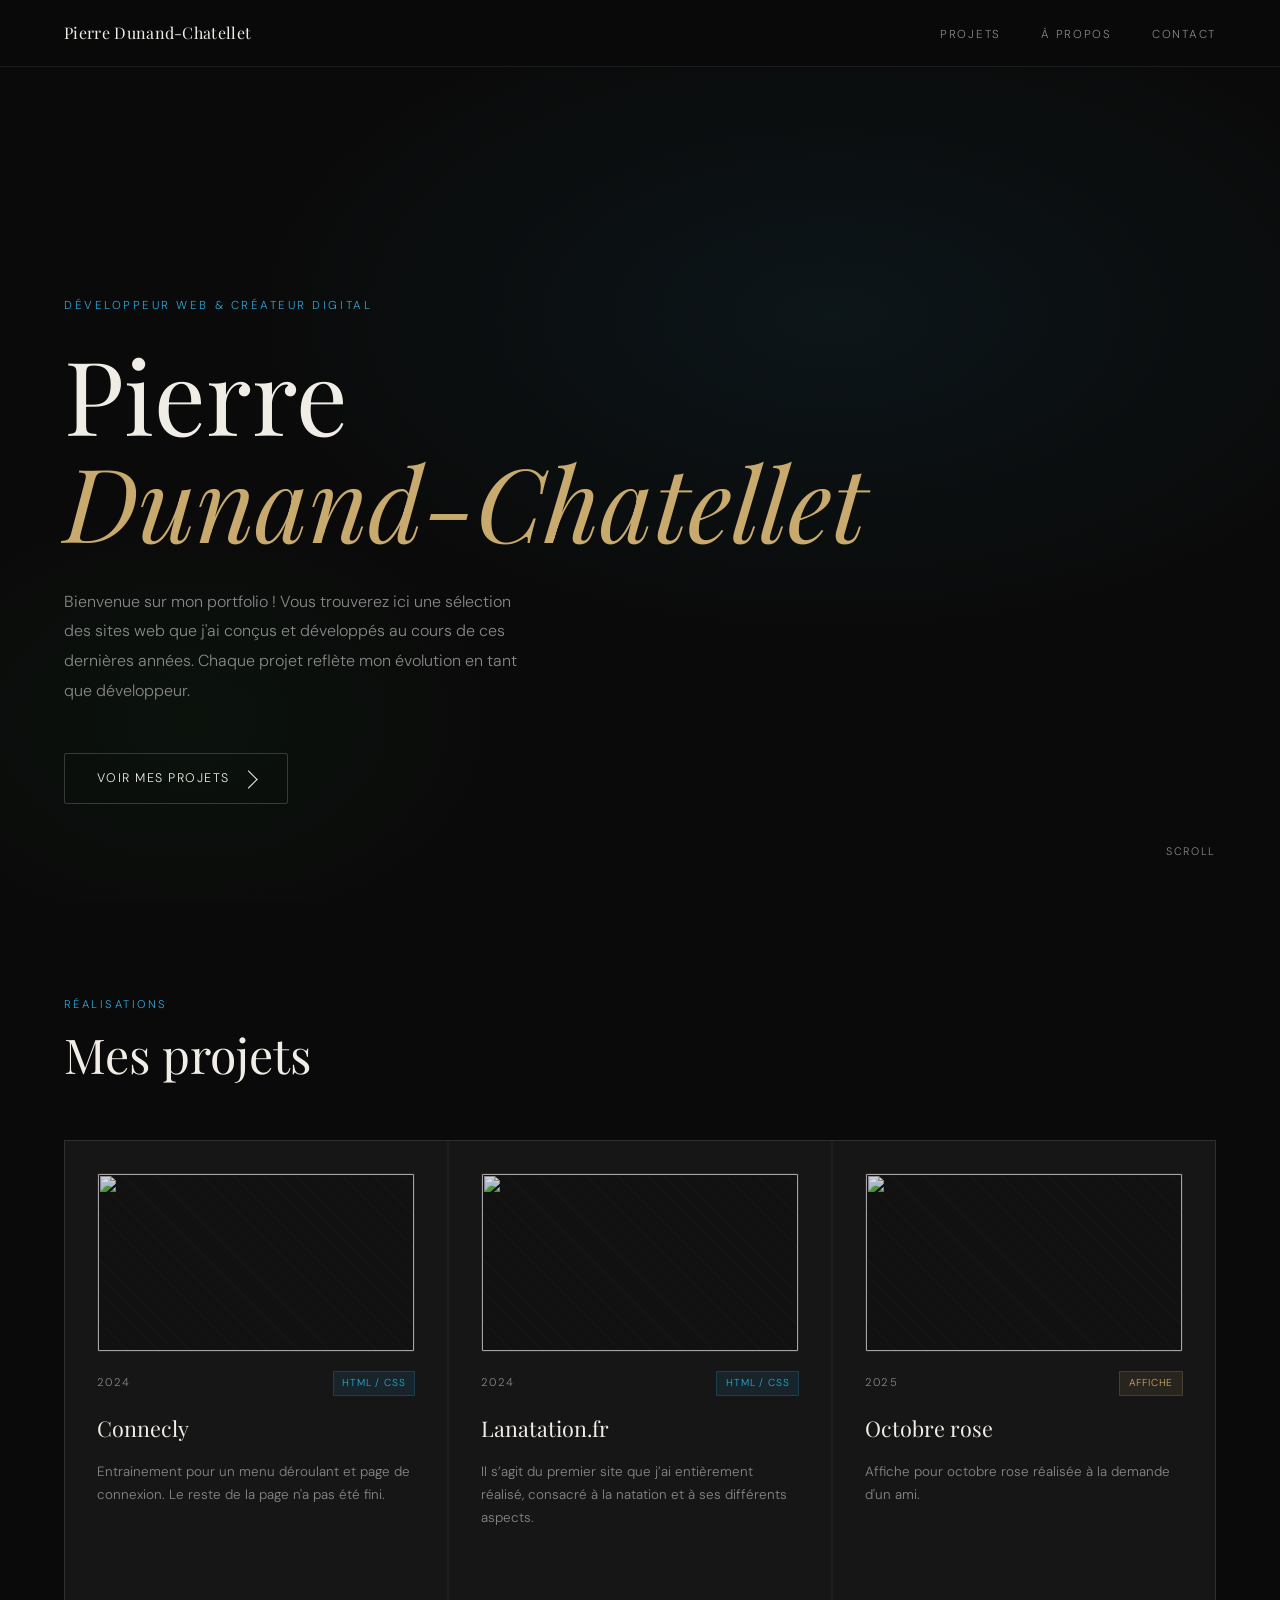
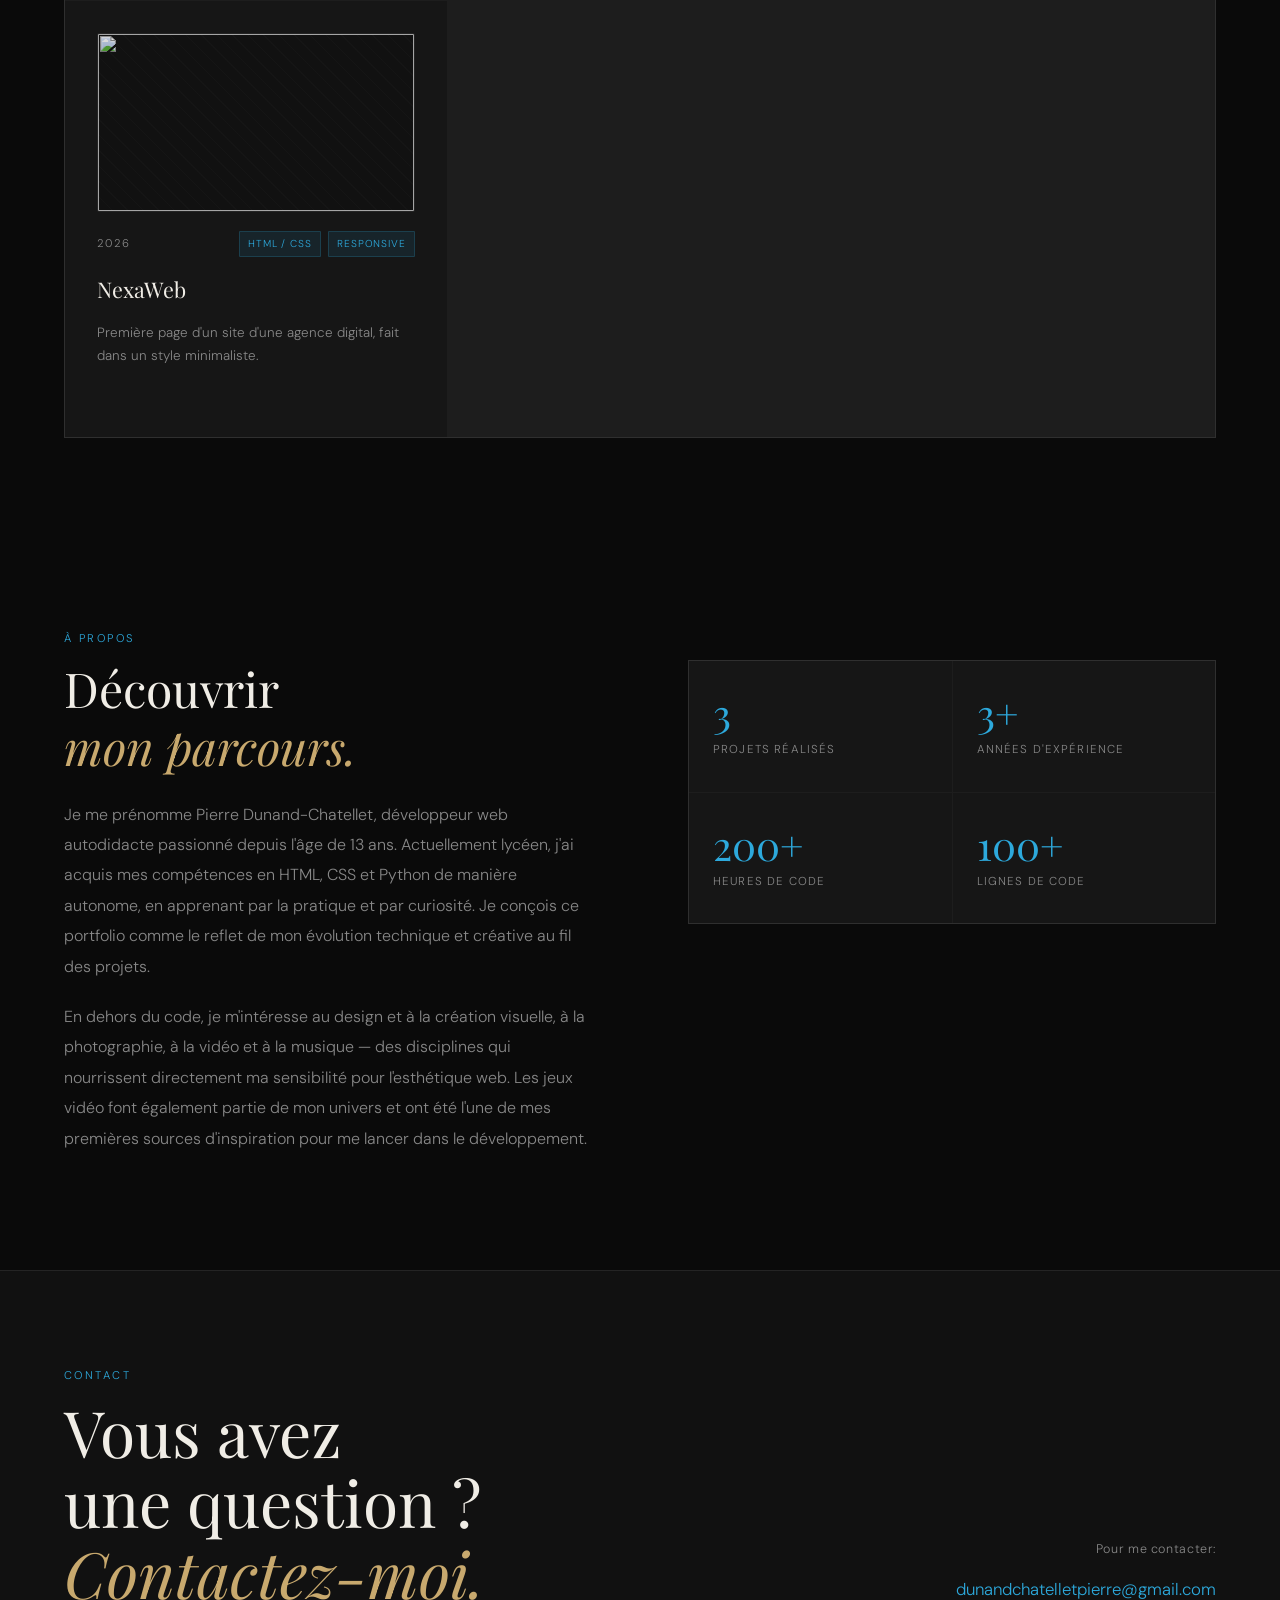
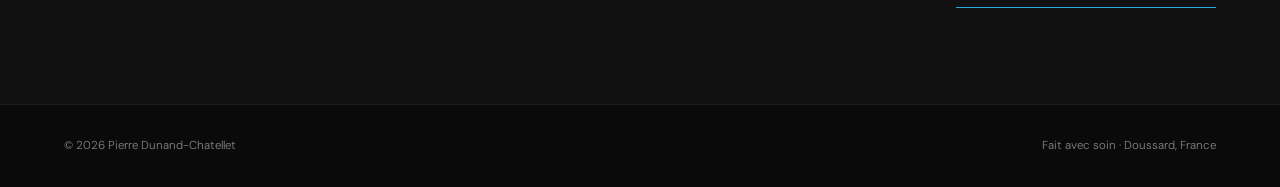
==== index.html @ 22fa949f "Add files via upload" ====
<!DOCTYPE html>
<html lang="fr">
<head>
  <meta charset="UTF-8">
  <meta name="viewport" content="width=device-width, initial-scale=1.0">

  <!-- ===== SEO DE BASE ===== -->
  <title>Pierre Dunand-Chatellet — Développeur Web & Créateur Digital</title>
  <meta name="description" content="Portfolio de Pierre Dunand-Chatellet, développeur web autodidacte passionné depuis l'âge de 13 ans. Projets en HTML, CSS, design et création visuelle.">
  <meta name="keywords" content="développeur web, portfolio, HTML, CSS, Pierre Dunand-Chatellet, création digitale, design web">
  <meta name="author" content="Pierre Dunand-Chatellet">
  <meta name="robots" content="index, follow">

  <!-- ===== URL CANONIQUE ===== -->
  <link rel="canonical" href="https://bysowi.github.io/Portfolio/">

  <!-- ===== OPEN GRAPH (réseaux sociaux / LinkedIn / WhatsApp) ===== -->
  <meta property="og:type" content="website">
  <meta property="og:url" content="https://bysowi.github.io/Portfolio/">
  <meta property="og:title" content="Pierre Dunand-Chatellet — Développeur Web & Créateur Digital">
  <meta property="og:description" content="Portfolio de Pierre Dunand-Chatellet, développeur web autodidacte. Découvrez mes projets en HTML, CSS et design créatif.">
  <meta property="og:image" content="https://bysowi.github.io/Portfolio/image/result_Logo.png">
  <meta property="og:locale" content="fr_FR">
  <meta property="og:site_name" content="Portfolio — Pierre Dunand-Chatellet">

  <!-- ===== TWITTER CARD ===== -->
  <meta name="twitter:card" content="summary_large_image">
  <meta name="twitter:url" content="https://bysowi.github.io/Portfolio/">
  <meta name="twitter:title" content="Pierre Dunand-Chatellet — Développeur Web & Créateur Digital">
  <meta name="twitter:description" content="Portfolio de Pierre Dunand-Chatellet, développeur web autodidacte. Découvrez mes projets en HTML, CSS et design créatif.">
  <meta name="twitter:image" content="https://bysowi.github.io/Portfolio/image/result_Logo.png">

  <!-- ===== FAVICON ===== -->
  <link rel="icon" type="image/png" href="image/result_Logo.png">

  <!-- ===== FONTS ===== -->
  <link href="https://fonts.googleapis.com/css2?family=Playfair+Display:ital,wght@0,400;0,700;1,400&family=DM+Sans:wght@300;400;500&display=swap" rel="stylesheet">

  <!-- ===== STYLES ===== -->
  <link rel="stylesheet" href="index.css">
</head>
<body>

  <!-- NAV -->
  <nav>
    <a class="nav-logo" href="#">Pierre Dunand-Chatellet</a>
    <ul class="nav-links">
      <li><a href="#projects">Projets</a></li>
      <li><a href="#about">À propos</a></li>
      <li><a href="#contact">Contact</a></li>
    </ul>
  </nav>

  <!-- HERO -->
  <section class="hero" id="home">
    <p class="hero-eyebrow">Développeur web &amp; Créateur digital</p>
    <h1 class="hero-title">
      Pierre<br>
      <em>Dunand-Chatellet</em>
    </h1>
    <p class="hero-desc">
      Bienvenue sur mon portfolio ! Vous trouverez ici une sélection des sites web que j'ai conçus et développés au cours de ces dernières années. Chaque projet reflète mon évolution en tant que développeur.
    </p>
    <a class="hero-cta" href="#projects">
      Voir mes projets <span class="arrow-icon"></span>
    </a>
    <div class="scroll-ind">
      <div class="scroll-line"></div>
      <span>Scroll</span>
    </div>
  </section>

  <!-- ============================================
       PROJETS
       ─────────────────────────────────────────
       Pour ajouter un site, copie le bloc
       <article class="proj-card">…</article>
       ci-dessous et modifie :
         • src="..."       → chemin de ta capture d'écran
         • proj-year       → l'année
         • les <span class="tag"> → tes technologies
         • proj-name       → nom du site
         • proj-desc       → description courte
         • href="..."      → URL du site en ligne
       ─────────────────────────────────────────
  ============================================ -->
  <section id="projects">
    <p class="s-label">Réalisations</p>
    <h2 class="s-title">Mes projets</h2>

    <div class="proj-grid">

      <article class="proj-card">
        <div class="proj-thumb">
          <div class="proj-thumb-ph"><img src="conecly/Connecly.png"></div>
        </div>
        <div class="proj-meta">
          <span class="proj-year">2024</span>
          <div class="tags">
            <span class="tag">HTML / CSS</span>
          </div>
        </div>
        <h3 class="proj-name">Connecly</h3>
        <p class="proj-desc">
          Entrainement pour un menu déroulant et page de connexion. Le reste de la page n'a pas été fini.
        </p>
        <a class="proj-link" href="conecly/Conecly.html" target="_blank">
          Voir le projet <span class="arrow-sm"></span>
        </a>
      </article>

      <article class="proj-card">
        <div class="proj-thumb">
          <div class="proj-thumb-ph"><img src="Lanatation.fr/image/Logo ln.png"></div>
        </div>
        <div class="proj-meta">
          <span class="proj-year">2024</span>
          <div class="tags">
            <span class="tag">HTML / CSS</span>
          </div>
        </div>
        <h3 class="proj-name">Lanatation.fr</h3>
        <p class="proj-desc">
          Il s’agit du premier site que j’ai entièrement réalisé, consacré à la natation et à ses différents aspects.
        </p>
        <a class="proj-link" href="Lanatation.fr/index.html" target="_blank">
          Voir le projet <span class="arrow-sm"></span>
        </a>
      </article>

      <article class="proj-card">
        <div class="proj-thumb">
          <div class="proj-thumb-ph"><img src="Affiche/Octobre rose/Octobre rose.png"></div>
        </div>
        <div class="proj-meta">
          <span class="proj-year">2025</span>
          <div class="tags">
            <span class="tag gold">Affiche</span>
          </div>
        </div>
        <h3 class="proj-name">Octobre rose</h3>
        <p class="proj-desc">
          Affiche pour octobre rose réalisée à la demande d'un ami.
        </p>
        <a class="proj-link" href="Affiche/Octobre rose/ocotbre_rose_2025.html" target="_blank">
          Voir le projet <span class="arrow-sm"></span>
        </a>
      </article>

      <!-- ── PROJET : NexaWeb ── -->
      <article class="proj-card">
        <div class="proj-thumb">
          <div class="proj-thumb-ph"><img src="NexaWeb/NexaWeb/NexaWeb Logo.png"></div>
        </div>
        <div class="proj-meta">
          <span class="proj-year">2026</span>
          <div class="tags">
            <span class="tag">HTML / CSS</span>
            <span class="tag">Responsive</span>
          </div>
        </div>
        <h3 class="proj-name">NexaWeb</h3>
        <p class="proj-desc">
          Première page d'un site d'une agence digital, fait dans un style minimaliste.
        </p>
        <a class="proj-link" href="NexaWeb/NexaWeb.html" target="_blank">
          Voir le projet <span class="arrow-sm"></span>
        </a>
      </article>

    </div>
  </section>

  <!-- À PROPOS -->
  <section id="about">
    <p class="s-label">À propos</p>
    <div class="about-inner">

      <div class="about-text">
        <h2 class="s-title" style="margin-bottom:1.5rem">
          Découvrir<br>
          <em style="font-style:italic; color:var(--gold)">mon parcours.</em>
        </h2>
        <p>
          Je me prénomme Pierre Dunand-Chatellet, développeur web autodidacte passionné depuis l'âge de 13 ans. 
          Actuellement lycéen, j'ai acquis mes compétences en HTML, CSS et Python de manière autonome, 
          en apprenant par la pratique et par curiosité. Je conçois ce portfolio comme le reflet de mon 
          évolution technique et créative au fil des projets.
        </p>
        <p>
          En dehors du code, je m'intéresse au design et à la création visuelle, à la photographie, 
          à la vidéo et à la musique — des disciplines qui nourrissent directement ma sensibilité pour 
          l'esthétique web. Les jeux vidéo font également partie de mon univers et ont été l'une de 
          mes premières sources d'inspiration pour me lancer dans le développement.
        </p>
      </div>

      <div class="stats">
        <!-- Mets à jour le chiffre manuellement quand tu ajoutes un projet -->
        <div class="stat">
          <div class="stat-n">3</div>
          <div class="stat-l">Projets réalisés</div>
        </div>
        <div class="stat">
          <div class="stat-n">3+</div>
          <div class="stat-l">Années d'expérience</div>
        </div>
        <div class="stat">
          <div class="stat-n">200+</div>
          <div class="stat-l">Heures de code</div>
        </div>
        <div class="stat">
          <div class="stat-n">100+</div>
          <div class="stat-l">Lignes de code</div>
        </div>
      </div>

    </div>
  </section>

  <!-- CONTACT -->
  <section class="contact-sec" id="contact">
    <div class="contact-inner">
      <div>
        <p class="s-label">Contact</p>
        <h2 class="contact-big">
          Vous avez <br>une question ? <br><em>Contactez-moi.</em>
        </h2>
      </div>
      <div class="contact-right">
        <p class="contact-availability">Pour me contacter:</p>
        <a class="contact-email" href="mailto:dunandchatelletpierre@gmail.com">dunandchatelletpierre@gmail.com</a>
      </div>
    </div>
  </section>

  <!-- FOOTER -->
  <footer>
    <span>© 2026 Pierre Dunand-Chatellet</span>
    <span>Fait avec soin · Doussard, France</span>
  </footer>

</body>
</html>
---- index.css ----
/* ============================================
   VARIABLES & RESET
============================================ */
*, *::before, *::after { box-sizing: border-box; margin: 0; padding: 0; }

:root {
  --bg:       #0a0a0a;
  --surface:  #111111;
  --card:     #161616;
  --border:   rgba(255,255,255,0.08);
  --border-h: rgba(255,255,255,0.18);
  --text:     #f0ede6;
  --muted:    #888888;
  --accent:   #2da9dc;
  --accent2:  #25e445;
  --gold:     #c8a96e;
  --font-d:   'Playfair Display', serif;
  --font-b:   'DM Sans', sans-serif;
}

body {
  background: var(--bg);
  color: var(--text);
  font-family: var(--font-b);
  font-weight: 300;
  line-height: 1.6;
}

/* ============================================
   NAVIGATION
============================================ */
nav {
  position: fixed;
  top: 0; left: 0; right: 0;
  z-index: 100;
  display: flex;
  justify-content: space-between;
  align-items: center;
  padding: 1.25rem 4rem;
  background: rgba(10,10,10,0.92);
  backdrop-filter: blur(12px);
  border-bottom: 0.5px solid var(--border);
}

.nav-logo {
  font-family: var(--font-d);
  font-size: 1rem;
  color: var(--text);
  text-decoration: none;
  letter-spacing: 0.02em;
}

.nav-links {
  display: flex;
  gap: 2.5rem;
  list-style: none;
}

.nav-links a {
  font-size: 0.72rem;
  letter-spacing: 0.15em;
  text-transform: uppercase;
  color: var(--muted);
  text-decoration: none;
  transition: color 0.2s;
}

.nav-links a:hover { color: var(--text); }

/* ============================================
   HERO
============================================ */
.hero {
  min-height: 100vh;
  display: flex;
  flex-direction: column;
  justify-content: flex-end;
  padding: 0 4rem 6rem;
  position: relative;
  overflow: hidden;
}

.hero::before {
  content: '';
  position: absolute;
  inset: 0;
  background:
    radial-gradient(ellipse 70% 55% at 65% 35%, rgba(45,169,220,0.07) 0%, transparent 65%),
    radial-gradient(ellipse 40% 40% at 15% 80%, rgba(37,228,69,0.04) 0%, transparent 60%);
  pointer-events: none;
}

.hero::after {
  content: '';
  position: absolute;
  top: 0; right: 8rem;
  width: 0.5px;
  height: 100%;
  background: linear-gradient(to bottom, transparent 10%, var(--border) 40%, transparent 90%);
}

.hero-eyebrow {
  font-size: 0.72rem;
  letter-spacing: 0.22em;
  text-transform: uppercase;
  color: var(--accent);
  margin-bottom: 1.5rem;
  animation: fadeUp 0.8s ease both;
}

.hero-title {
  font-family: var(--font-d);
  font-size: clamp(3.5rem, 8vw, 7rem);
  font-weight: 400;
  line-height: 1.05;
  margin-bottom: 2rem;
  animation: fadeUp 0.8s 0.1s ease both;
}

.hero-title em { font-style: italic; color: var(--gold); }

.hero-desc {
  max-width: 460px;
  font-size: 1rem;
  color: var(--muted);
  line-height: 1.85;
  margin-bottom: 3rem;
  animation: fadeUp 0.8s 0.2s ease both;
}

.hero-cta {
  display: inline-flex;
  align-items: center;
  gap: 0.75rem;
  font-size: 0.78rem;
  letter-spacing: 0.12em;
  text-transform: uppercase;
  color: var(--text);
  text-decoration: none;
  border: 0.5px solid var(--border-h);
  padding: 0.9rem 2rem;
  border-radius: 2px;
  transition: border-color 0.25s, background 0.25s;
  animation: fadeUp 0.8s 0.3s ease both;
  width: fit-content;
}

.hero-cta:hover {
  background: rgba(255,255,255,0.04);
  border-color: var(--accent);
}

.arrow-icon {
  display: inline-block;
  width: 13px; height: 13px;
  border-top: 1.2px solid currentColor;
  border-right: 1.2px solid currentColor;
  transform: rotate(45deg);
  margin-bottom: -2px;
}

.scroll-ind {
  position: absolute;
  bottom: 2.5rem; right: 4rem;
  display: flex;
  flex-direction: column;
  align-items: center;
  gap: 0.5rem;
  font-size: 0.68rem;
  letter-spacing: 0.15em;
  text-transform: uppercase;
  color: var(--muted);
}

.scroll-line {
  width: 0.5px; height: 48px;
  background: linear-gradient(to bottom, transparent, var(--muted));
  animation: scrollPulse 2s ease-in-out infinite;
}

@keyframes scrollPulse {
  0%, 100% { opacity: 0.3; }
  50%       { opacity: 1; }
}

@keyframes fadeUp {
  from { opacity: 0; transform: translateY(20px); }
  to   { opacity: 1; transform: translateY(0); }
}

/* ============================================
   SECTIONS BASE
============================================ */
section { padding: 6rem 4rem; }

.s-label {
  font-size: 0.7rem;
  letter-spacing: 0.22em;
  text-transform: uppercase;
  color: var(--accent);
  margin-bottom: 0.75rem;
}

.s-title {
  font-family: var(--font-d);
  font-size: clamp(2rem, 4vw, 3rem);
  font-weight: 400;
  line-height: 1.2;
  margin-bottom: 3.5rem;
}

/* ============================================
   GRILLE PROJETS
============================================ */
.proj-grid {
  display: grid;
  grid-template-columns: repeat(auto-fill, minmax(320px, 1fr));
  gap: 1.5px;
  background: var(--border);
  border: 0.5px solid var(--border);
}

/* -----------------------------------------------
   CARTE PROJET
----------------------------------------------- */
.proj-card {
  background: var(--card);
  padding: 2rem;
  display: flex;
  flex-direction: column;
  gap: 1.2rem;
  text-decoration: none;
  color: inherit;
  position: relative;
  overflow: hidden;
  transition: background 0.25s;
}

.proj-card::before {
  content: '';
  position: absolute;
  top: 0; left: 0;
  width: 3px; height: 100%;
  background: var(--accent);
  transform: scaleY(0);
  transform-origin: bottom;
  transition: transform 0.3s ease;
}

.proj-card:hover { background: #1c1c1c; }
.proj-card:hover::before { transform: scaleY(1); }

/* Miniature */
.proj-thumb {
  width: 100%;
  aspect-ratio: 16 / 9;
  background: var(--surface);
  border: 0.5px solid var(--border);
  border-radius: 2px;
  overflow: hidden;
}

.proj-thumb img {
  width: 100%; height: 100%;
  object-fit: cover;
  opacity: 0.85;
  display: block;
  transition: opacity 0.3s, transform 0.4s;
}

.proj-card:hover .proj-thumb img {
  opacity: 1;
  transform: scale(1.04);
}

/* Placeholder si pas d'image */
.proj-thumb-ph {
  width: 100%; height: 100%;
  display: flex;
  align-items: center;
  justify-content: center;
  font-family: var(--font-d);
  font-size: 2.5rem;
  font-style: italic;
  color: rgba(255,255,255,0.07);
  background: repeating-linear-gradient(
    45deg,
    transparent, transparent 10px,
    rgba(255,255,255,0.015) 10px, rgba(255,255,255,0.015) 11px
  );
}

/* Méta */
.proj-meta {
  display: flex;
  align-items: center;
  justify-content: space-between;
}

.proj-year { font-size: 0.7rem; letter-spacing: 0.12em; color: var(--muted); }

.tags { display: flex; gap: 0.4rem; flex-wrap: wrap; }

.tag {
  font-size: 0.63rem;
  letter-spacing: 0.08em;
  text-transform: uppercase;
  padding: 0.22rem 0.55rem;
  border-radius: 1px;
  background: rgba(45,169,220,0.1);
  color: var(--accent);
  border: 0.5px solid rgba(45,169,220,0.2);
}

.tag.green {
  background: rgba(37,228,69,0.08);
  color: var(--accent2);
  border-color: rgba(37,228,69,0.2);
}

.tag.gold {
  background: rgba(200,169,110,0.1);
  color: var(--gold);
  border-color: rgba(200,169,110,0.2);
}

.proj-name {
  font-family: var(--font-d);
  font-size: 1.35rem;
  font-weight: 400;
  line-height: 1.25;
}

.proj-desc { font-size: 0.84rem; color: var(--muted); line-height: 1.7; }

.proj-link {
  display: inline-flex;
  align-items: center;
  gap: 0.5rem;
  font-size: 0.73rem;
  letter-spacing: 0.1em;
  text-transform: uppercase;
  color: var(--accent);
  margin-top: auto;
  opacity: 0;
  transform: translateY(4px);
  transition: opacity 0.25s, transform 0.25s;
}

.arrow-sm {
  display: inline-block;
  width: 10px; height: 10px;
  border-top: 1px solid currentColor;
  border-right: 1px solid currentColor;
  transform: rotate(45deg);
  margin-bottom: -1px;
}

.proj-card:hover .proj-link { opacity: 1; transform: translateY(0); }

/* ============================================
   À PROPOS
============================================ */
.about-inner {
  display: grid;
  grid-template-columns: 1fr 1fr;
  gap: 6rem;
  align-items: center;
}

.about-text p {
  font-size: 1rem;
  color: var(--muted);
  line-height: 1.9;
  margin-bottom: 1.25rem;
}

.stats {
  display: grid;
  grid-template-columns: 1fr 1fr;
  gap: 1px;
  background: var(--border);
  border: 0.5px solid var(--border);
  align-self: start;
}

.stat { background: var(--card); padding: 2rem 1.5rem; }

.stat-n {
  font-family: var(--font-d);
  font-size: 2.5rem;
  font-weight: 400;
  color: var(--accent);
  line-height: 1;
  margin-bottom: 0.5rem;
}

.stat-l {
  font-size: 0.72rem;
  letter-spacing: 0.1em;
  text-transform: uppercase;
  color: var(--muted);
}

/* ============================================
   CONTACT
============================================ */
.contact-sec {
  background: var(--surface);
  border-top: 0.5px solid var(--border);
}

.contact-inner {
  display: flex;
  justify-content: space-between;
  align-items: flex-end;
  gap: 3rem;
}

.contact-big {
  font-family: var(--font-d);
  font-size: clamp(2.5rem, 5vw, 4.5rem);
  font-weight: 400;
  line-height: 1.1;
}

.contact-big em { font-style: italic; color: var(--gold); }

.contact-right { text-align: right; }

.contact-availability {
  font-size: 0.78rem;
  color: var(--muted);
  margin-bottom: 1rem;
  letter-spacing: 0.05em;
}

.contact-email {
  display: inline-block;
  font-size: 1.05rem;
  color: var(--accent);
  text-decoration: none;
  border-bottom: 0.5px solid var(--accent);
  padding-bottom: 0.25rem;
  transition: opacity 0.2s;
}

.contact-email:hover { opacity: 0.7; }

/* ============================================
   FOOTER
============================================ */
footer {
  padding: 2rem 4rem;
  border-top: 0.5px solid var(--border);
  display: flex;
  justify-content: space-between;
  align-items: center;
  font-size: 0.72rem;
  color: var(--muted);
}

/* ============================================
   PHOTO
============================================ */
.about-photo {
  width: 220px;
  height: 280px;
  object-fit: cover;
  border-radius: 16px;
  display: block;
  margin: 0 auto 2rem auto;
  box-shadow: 0 8px 24px rgba(0, 0, 0, 0.15);
}

/* ============================================
   RESPONSIVE
============================================ */
@media (max-width: 900px) {
  .about-inner { grid-template-columns: 1fr; gap: 3rem; }
}

@media (max-width: 768px) {
  nav { padding: 1rem 1.5rem; }
  .nav-links { display: none; }
  .hero, section { padding-left: 1.5rem; padding-right: 1.5rem; }
  .hero { padding-bottom: 4rem; }
  .scroll-ind { display: none; }
  .contact-inner { flex-direction: column; align-items: flex-start; }
  .contact-right { text-align: left; }
  footer { flex-direction: column; gap: 0.75rem; text-align: center; }
}

@media (max-width: 480px) {
  .hero-title { font-size: 3rem; }
  .proj-grid  { grid-template-columns: 1fr; }
}
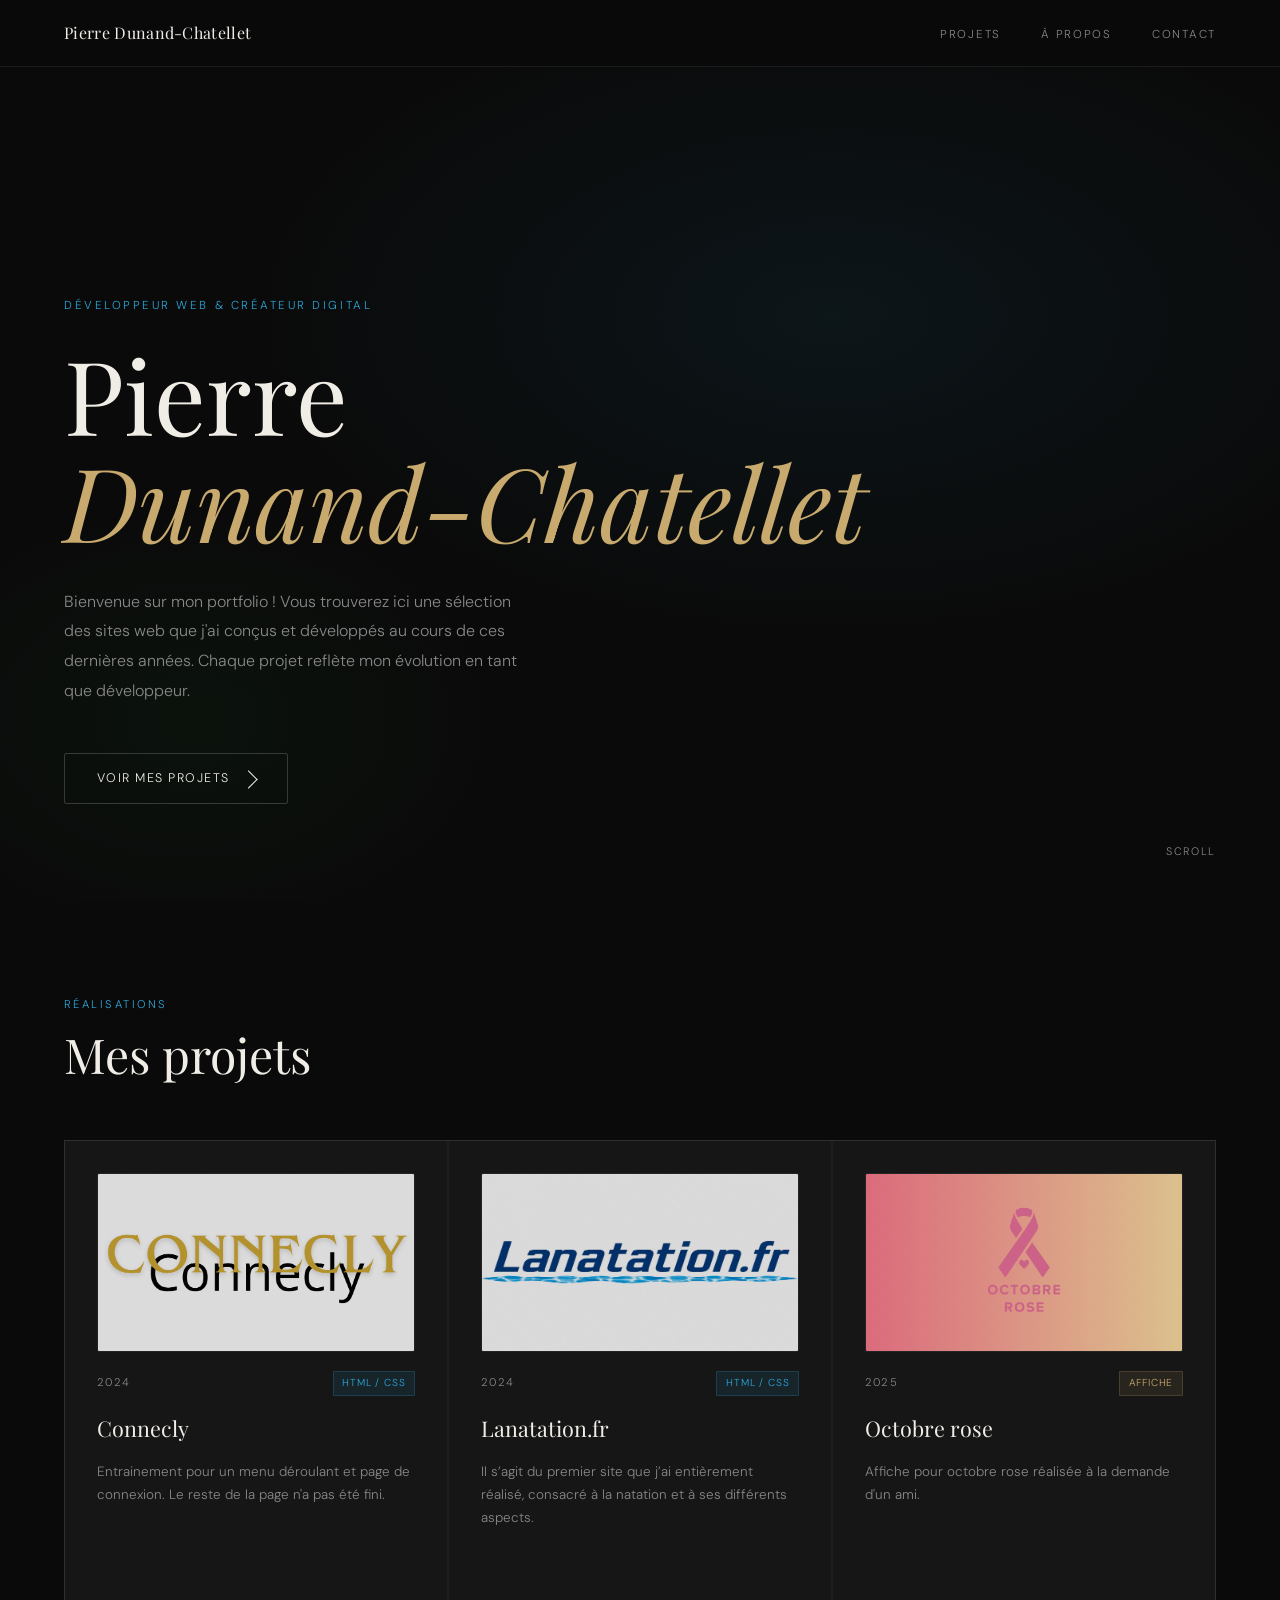
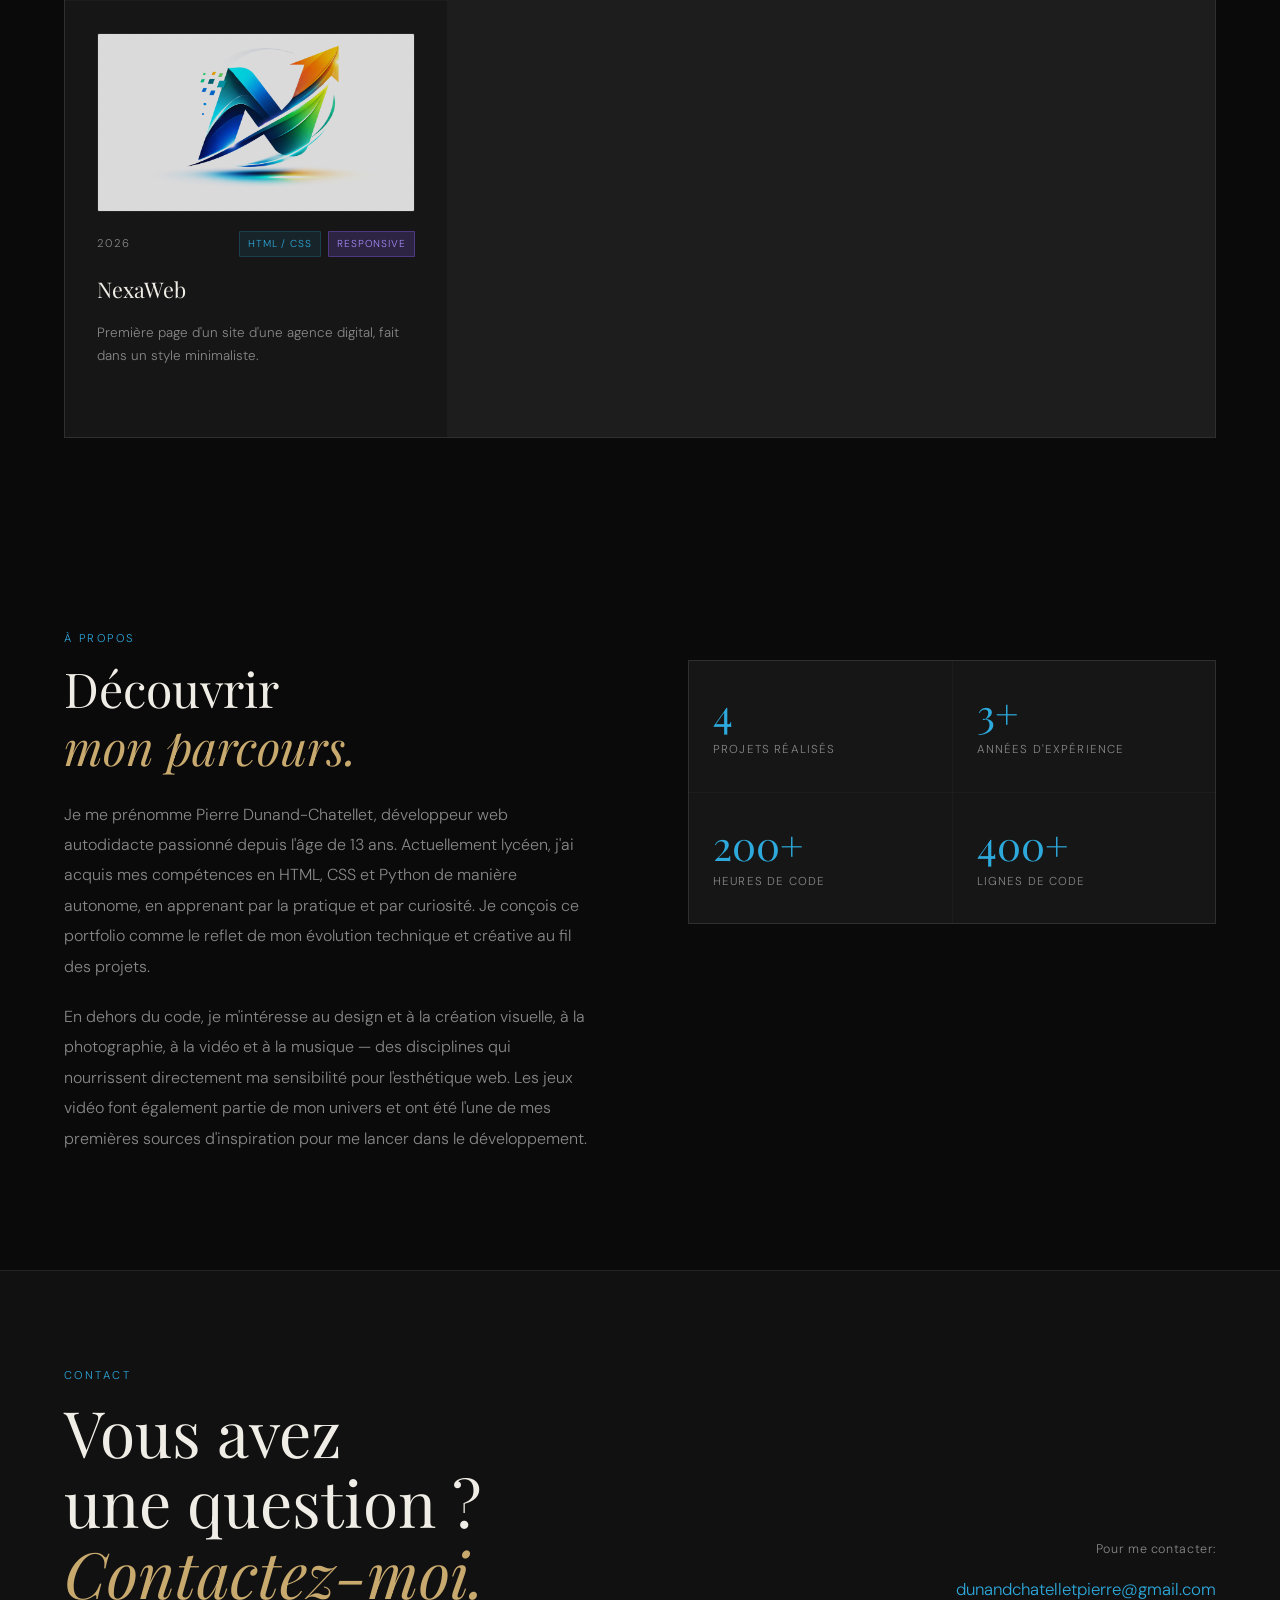
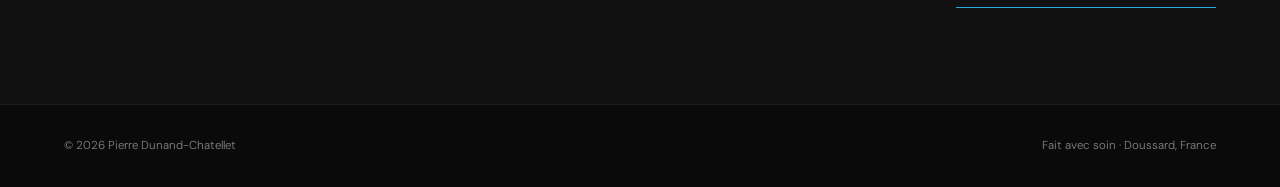
==== commit 1a8d82d8: "Add files via upload" ====
--- a/index.html
+++ b/index.html
@@ -156,7 +156,7 @@
           <span class="proj-year">2026</span>
           <div class="tags">
             <span class="tag">HTML / CSS</span>
-            <span class="tag">Responsive</span>
+            <span class="tag purple">Responsive</span>
           </div>
         </div>
         <h3 class="proj-name">NexaWeb</h3>
@@ -198,7 +198,7 @@
       <div class="stats">
         <!-- Mets à jour le chiffre manuellement quand tu ajoutes un projet -->
         <div class="stat">
-          <div class="stat-n">3</div>
+          <div class="stat-n">4</div>
           <div class="stat-l">Projets réalisés</div>
         </div>
         <div class="stat">
@@ -210,7 +210,7 @@
           <div class="stat-l">Heures de code</div>
         </div>
         <div class="stat">
-          <div class="stat-n">100+</div>
+          <div class="stat-n">400+</div>
           <div class="stat-l">Lignes de code</div>
         </div>
       </div>
--- a/index.css
+++ b/index.css
@@ -318,6 +318,12 @@
   border-color: rgba(37,228,69,0.2);
 }
 
+.tag.purple {
+  background: rgba(139, 92, 246, 0.2);
+  color: #a78bfa;
+  border-color: rgba(139, 92, 246, 0.35);
+}
+
 .tag.gold {
   background: rgba(200,169,110,0.1);
   color: var(--gold);
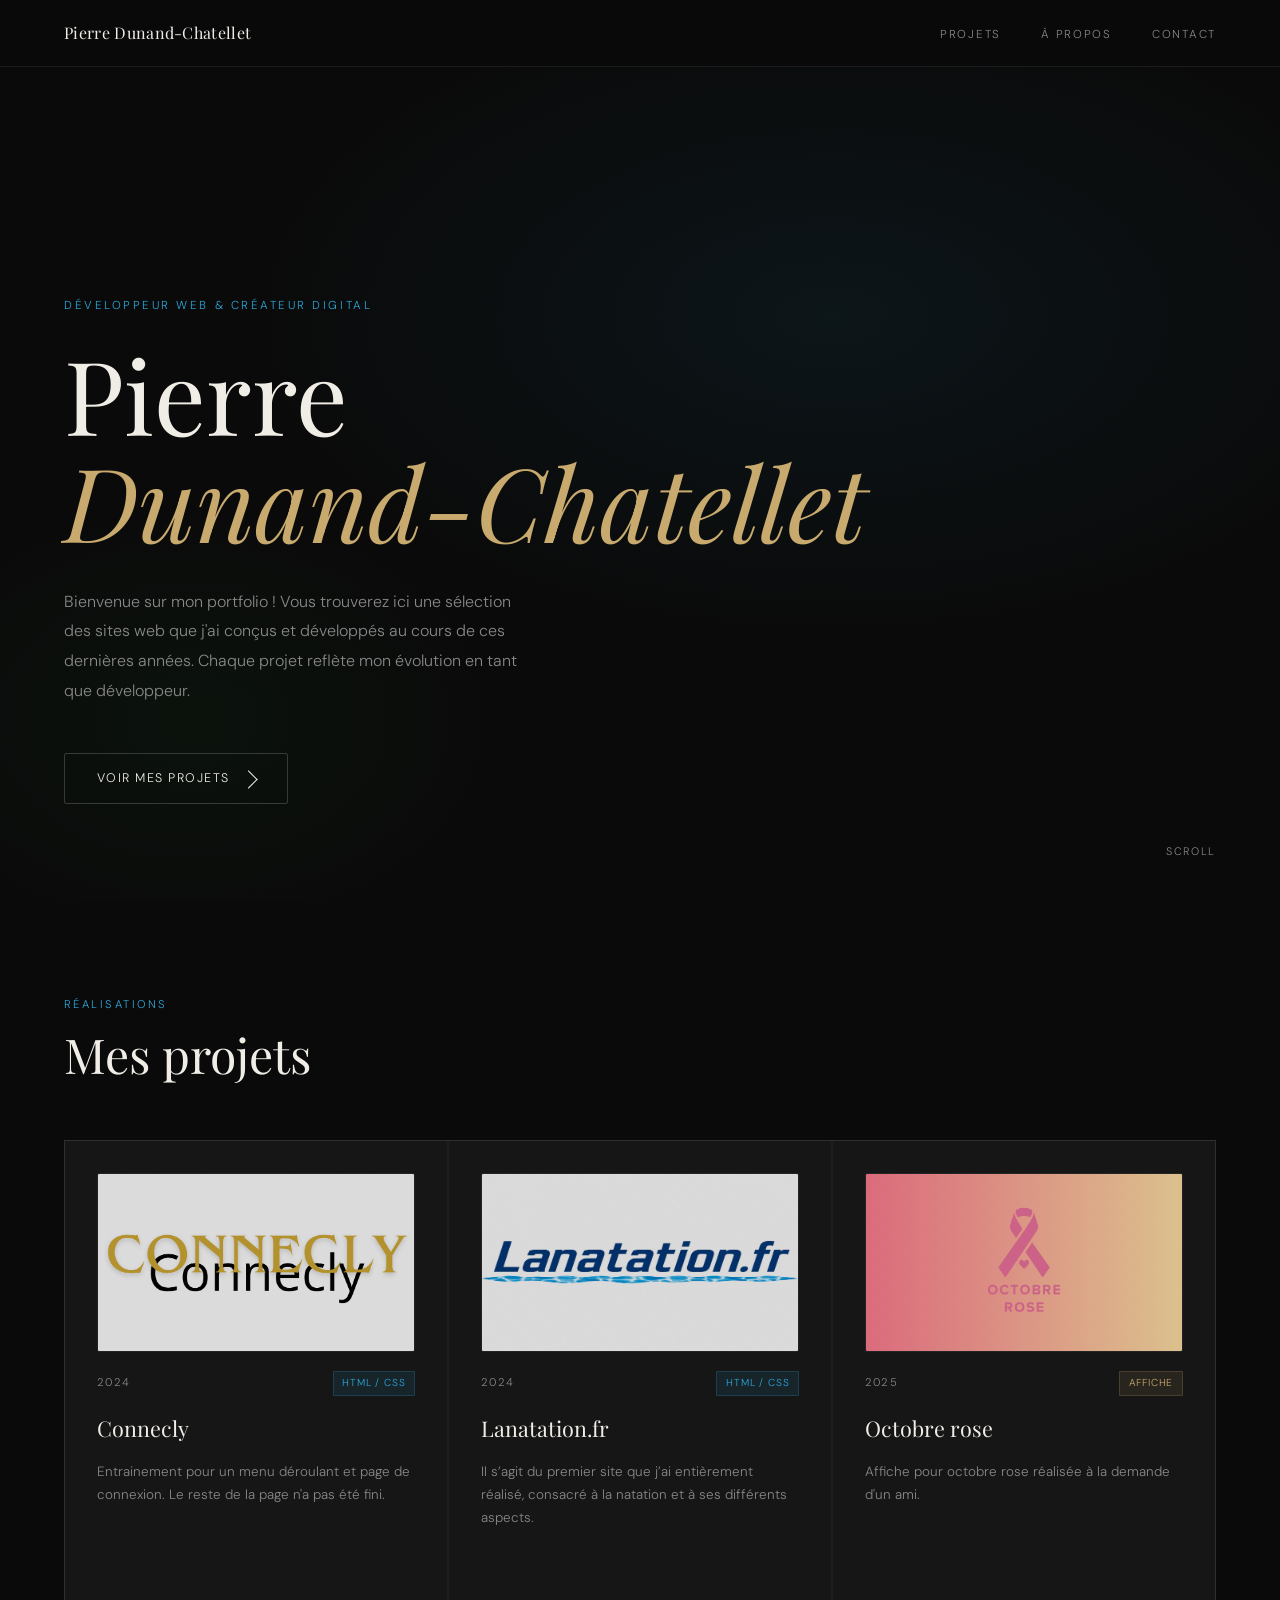
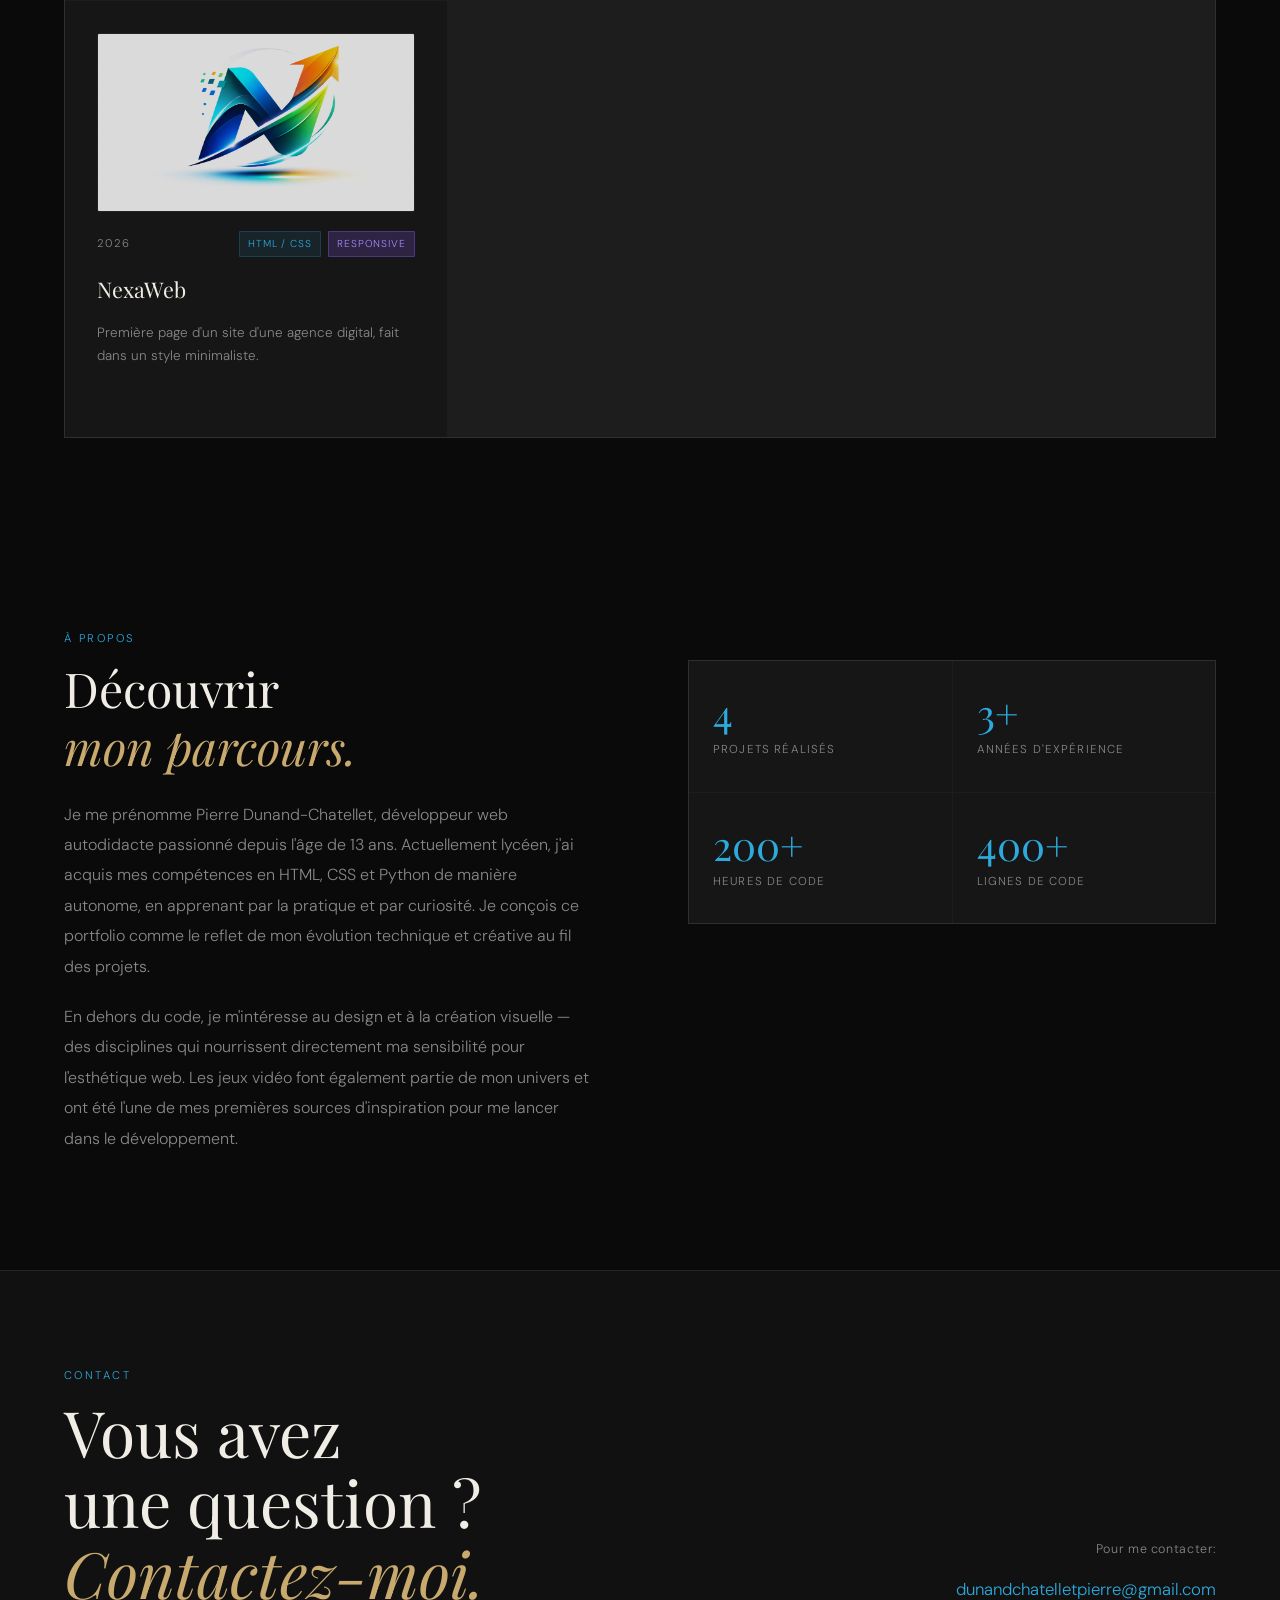
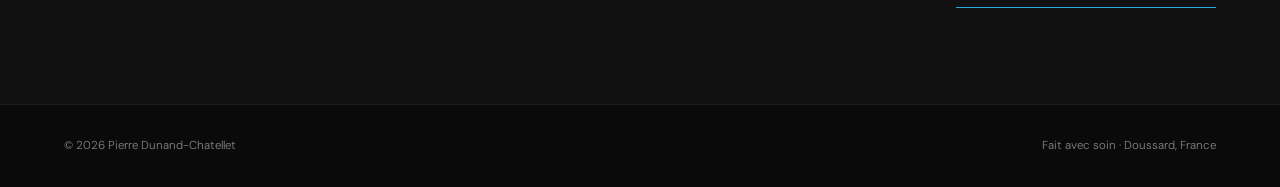
==== commit 2ceb630b: "Add files via upload" ====
--- a/index.html
+++ b/index.html
@@ -188,8 +188,7 @@
           évolution technique et créative au fil des projets.
         </p>
         <p>
-          En dehors du code, je m'intéresse au design et à la création visuelle, à la photographie, 
-          à la vidéo et à la musique — des disciplines qui nourrissent directement ma sensibilité pour 
+          En dehors du code, je m'intéresse au design et à la création visuelle — des disciplines qui nourrissent directement ma sensibilité pour 
           l'esthétique web. Les jeux vidéo font également partie de mon univers et ont été l'une de 
           mes premières sources d'inspiration pour me lancer dans le développement.
         </p>
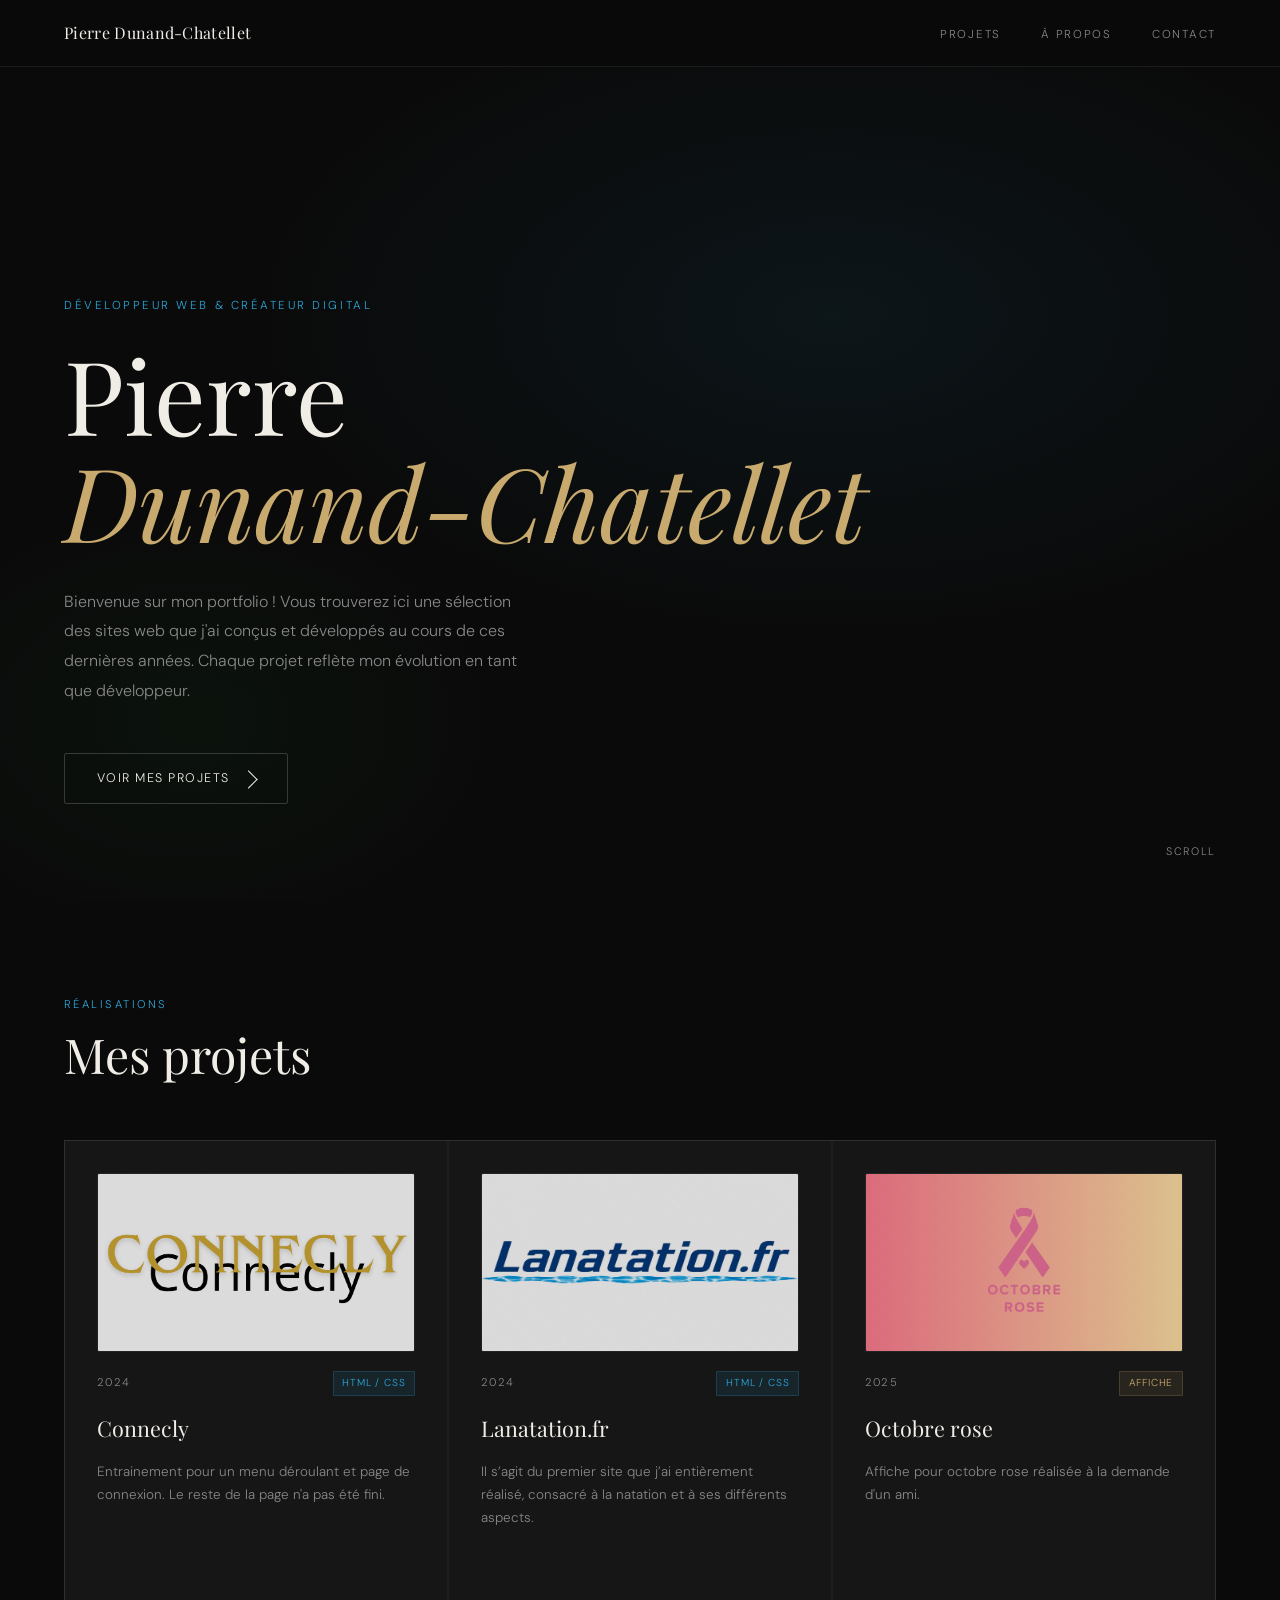
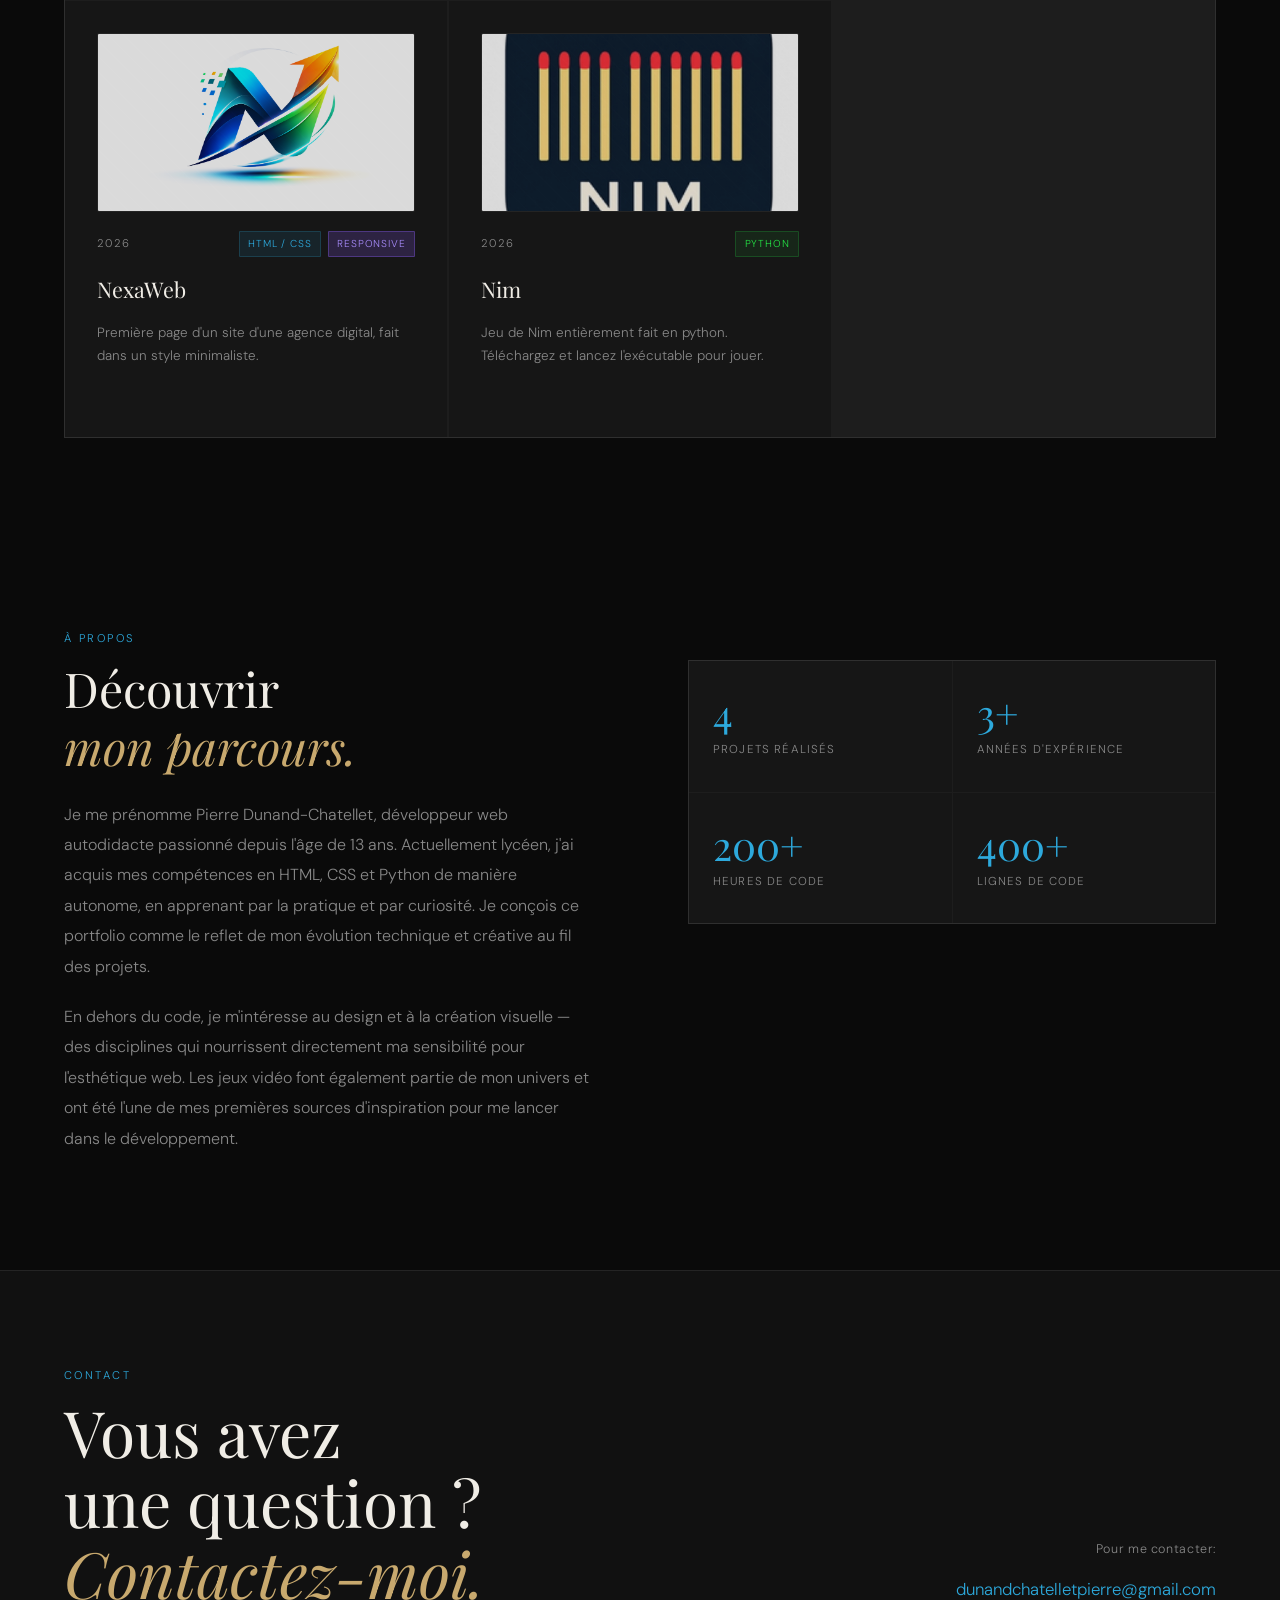
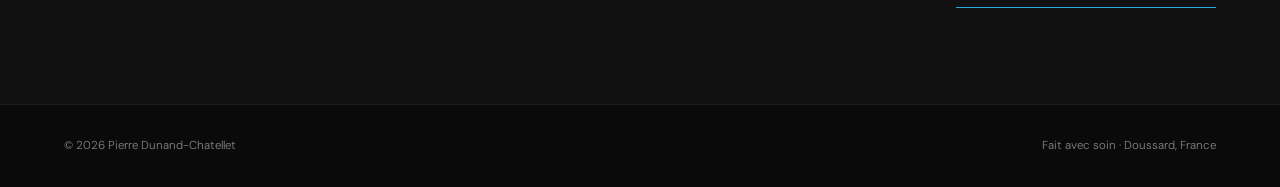
==== commit e1e2c196: "Add files via upload" ====
--- a/index.html
+++ b/index.html
@@ -1,76 +1,97 @@
-<!DOCTYPE html>
+<!doctype html>
 <html lang="fr">
-<head>
-  <meta charset="UTF-8">
-  <meta name="viewport" content="width=device-width, initial-scale=1.0">
-
-  <!-- ===== SEO DE BASE ===== -->
-  <title>Pierre Dunand-Chatellet — Développeur Web & Créateur Digital</title>
-  <meta name="description" content="Portfolio de Pierre Dunand-Chatellet, développeur web autodidacte passionné depuis l'âge de 13 ans. Projets en HTML, CSS, design et création visuelle.">
-  <meta name="keywords" content="développeur web, portfolio, HTML, CSS, Pierre Dunand-Chatellet, création digitale, design web">
-  <meta name="author" content="Pierre Dunand-Chatellet">
-  <meta name="robots" content="index, follow">
-
-  <!-- ===== URL CANONIQUE ===== -->
-  <link rel="canonical" href="https://bysowi.github.io/Portfolio/">
-
-  <!-- ===== OPEN GRAPH (réseaux sociaux / LinkedIn / WhatsApp) ===== -->
-  <meta property="og:type" content="website">
-  <meta property="og:url" content="https://bysowi.github.io/Portfolio/">
-  <meta property="og:title" content="Pierre Dunand-Chatellet — Développeur Web & Créateur Digital">
-  <meta property="og:description" content="Portfolio de Pierre Dunand-Chatellet, développeur web autodidacte. Découvrez mes projets en HTML, CSS et design créatif.">
-  <meta property="og:image" content="https://bysowi.github.io/Portfolio/image/result_Logo.png">
-  <meta property="og:locale" content="fr_FR">
-  <meta property="og:site_name" content="Portfolio — Pierre Dunand-Chatellet">
-
-  <!-- ===== TWITTER CARD ===== -->
-  <meta name="twitter:card" content="summary_large_image">
-  <meta name="twitter:url" content="https://bysowi.github.io/Portfolio/">
-  <meta name="twitter:title" content="Pierre Dunand-Chatellet — Développeur Web & Créateur Digital">
-  <meta name="twitter:description" content="Portfolio de Pierre Dunand-Chatellet, développeur web autodidacte. Découvrez mes projets en HTML, CSS et design créatif.">
-  <meta name="twitter:image" content="https://bysowi.github.io/Portfolio/image/result_Logo.png">
-
-  <!-- ===== FAVICON ===== -->
-  <link rel="icon" type="image/png" href="image/result_Logo.png">
-
-  <!-- ===== FONTS ===== -->
-  <link href="https://fonts.googleapis.com/css2?family=Playfair+Display:ital,wght@0,400;0,700;1,400&family=DM+Sans:wght@300;400;500&display=swap" rel="stylesheet">
-
-  <!-- ===== STYLES ===== -->
-  <link rel="stylesheet" href="index.css">
-</head>
-<body>
-
-  <!-- NAV -->
-  <nav>
-    <a class="nav-logo" href="#">Pierre Dunand-Chatellet</a>
-    <ul class="nav-links">
-      <li><a href="#projects">Projets</a></li>
-      <li><a href="#about">À propos</a></li>
-      <li><a href="#contact">Contact</a></li>
-    </ul>
-  </nav>
-
-  <!-- HERO -->
-  <section class="hero" id="home">
-    <p class="hero-eyebrow">Développeur web &amp; Créateur digital</p>
-    <h1 class="hero-title">
-      Pierre<br>
-      <em>Dunand-Chatellet</em>
-    </h1>
-    <p class="hero-desc">
-      Bienvenue sur mon portfolio ! Vous trouverez ici une sélection des sites web que j'ai conçus et développés au cours de ces dernières années. Chaque projet reflète mon évolution en tant que développeur.
-    </p>
-    <a class="hero-cta" href="#projects">
-      Voir mes projets <span class="arrow-icon"></span>
-    </a>
-    <div class="scroll-ind">
-      <div class="scroll-line"></div>
-      <span>Scroll</span>
-    </div>
-  </section>
-
-  <!-- ============================================
+  <head>
+    <meta charset="UTF-8" />
+    <meta name="viewport" content="width=device-width, initial-scale=1.0" />
+
+    <!-- ===== SEO DE BASE ===== -->
+    <title>Pierre Dunand-Chatellet — Développeur Web & Créateur Digital</title>
+    <meta
+      name="description"
+      content="Portfolio de Pierre Dunand-Chatellet, développeur web autodidacte passionné depuis l'âge de 13 ans. Projets en HTML, CSS, design et création visuelle." />
+    <meta
+      name="keywords"
+      content="développeur web, portfolio, HTML, CSS, Pierre Dunand-Chatellet, création digitale, design web" />
+    <meta name="author" content="Pierre Dunand-Chatellet" />
+    <meta name="robots" content="index, follow" />
+
+    <!-- ===== URL CANONIQUE ===== -->
+    <link rel="canonical" href="https://bysowi.github.io/Portfolio/" />
+
+    <!-- ===== OPEN GRAPH (réseaux sociaux / LinkedIn / WhatsApp) ===== -->
+    <meta property="og:type" content="website" />
+    <meta property="og:url" content="https://bysowi.github.io/Portfolio/" />
+    <meta
+      property="og:title"
+      content="Pierre Dunand-Chatellet — Développeur Web & Créateur Digital" />
+    <meta
+      property="og:description"
+      content="Portfolio de Pierre Dunand-Chatellet, développeur web autodidacte. Découvrez mes projets en HTML, CSS et design créatif." />
+    <meta
+      property="og:image"
+      content="https://bysowi.github.io/Portfolio/image/result_Logo.png" />
+    <meta property="og:locale" content="fr_FR" />
+    <meta
+      property="og:site_name"
+      content="Portfolio — Pierre Dunand-Chatellet" />
+
+    <!-- ===== TWITTER CARD ===== -->
+    <meta name="twitter:card" content="summary_large_image" />
+    <meta name="twitter:url" content="https://bysowi.github.io/Portfolio/" />
+    <meta
+      name="twitter:title"
+      content="Pierre Dunand-Chatellet — Développeur Web & Créateur Digital" />
+    <meta
+      name="twitter:description"
+      content="Portfolio de Pierre Dunand-Chatellet, développeur web autodidacte. Découvrez mes projets en HTML, CSS et design créatif." />
+    <meta
+      name="twitter:image"
+      content="https://bysowi.github.io/Portfolio/image/result_Logo.png" />
+
+    <!-- ===== FAVICON ===== -->
+    <link rel="icon" type="image/png" href="image/result_Logo.png" />
+
+    <!-- ===== FONTS ===== -->
+    <link
+      href="https://fonts.googleapis.com/css2?family=Playfair+Display:ital,wght@0,400;0,700;1,400&family=DM+Sans:wght@300;400;500&display=swap"
+      rel="stylesheet" />
+
+    <!-- ===== STYLES ===== -->
+    <link rel="stylesheet" href="index.css" />
+  </head>
+  <body>
+    <!-- NAV -->
+    <nav>
+      <a class="nav-logo" href="#">Pierre Dunand-Chatellet</a>
+      <ul class="nav-links">
+        <li><a href="#projects">Projets</a></li>
+        <li><a href="#about">À propos</a></li>
+        <li><a href="#contact">Contact</a></li>
+      </ul>
+    </nav>
+
+    <!-- HERO -->
+    <section class="hero" id="home">
+      <p class="hero-eyebrow">Développeur web &amp; Créateur digital</p>
+      <h1 class="hero-title">
+        Pierre<br />
+        <em>Dunand-Chatellet</em>
+      </h1>
+      <p class="hero-desc">
+        Bienvenue sur mon portfolio ! Vous trouverez ici une sélection des sites
+        web que j'ai conçus et développés au cours de ces dernières années.
+        Chaque projet reflète mon évolution en tant que développeur.
+      </p>
+      <a class="hero-cta" href="#projects">
+        Voir mes projets <span class="arrow-icon"></span>
+      </a>
+      <div class="scroll-ind">
+        <div class="scroll-line"></div>
+        <span>Scroll</span>
+      </div>
+    </section>
+
+    <!-- ============================================
        PROJETS
        ─────────────────────────────────────────
        Pour ajouter un site, copie le bloc
@@ -84,160 +105,196 @@
          • href="..."      → URL du site en ligne
        ─────────────────────────────────────────
   ============================================ -->
-  <section id="projects">
-    <p class="s-label">Réalisations</p>
-    <h2 class="s-title">Mes projets</h2>
-
-    <div class="proj-grid">
-
-      <article class="proj-card">
-        <div class="proj-thumb">
-          <div class="proj-thumb-ph"><img src="conecly/Connecly.png"></div>
+    <section id="projects">
+      <p class="s-label">Réalisations</p>
+      <h2 class="s-title">Mes projets</h2>
+
+      <div class="proj-grid">
+        <article class="proj-card">
+          <div class="proj-thumb">
+            <div class="proj-thumb-ph"><img src="conecly/Connecly.png" /></div>
+          </div>
+          <div class="proj-meta">
+            <span class="proj-year">2024</span>
+            <div class="tags">
+              <span class="tag">HTML / CSS</span>
+            </div>
+          </div>
+          <h3 class="proj-name">Connecly</h3>
+          <p class="proj-desc">
+            Entrainement pour un menu déroulant et page de connexion. Le reste
+            de la page n'a pas été fini.
+          </p>
+          <a class="proj-link" href="conecly/Conecly.html" target="_blank">
+            Voir le projet <span class="arrow-sm"></span>
+          </a>
+        </article>
+
+        <article class="proj-card">
+          <div class="proj-thumb">
+            <div class="proj-thumb-ph">
+              <img src="Lanatation.fr/image/Logo ln.png" />
+            </div>
+          </div>
+          <div class="proj-meta">
+            <span class="proj-year">2024</span>
+            <div class="tags">
+              <span class="tag">HTML / CSS</span>
+            </div>
+          </div>
+          <h3 class="proj-name">Lanatation.fr</h3>
+          <p class="proj-desc">
+            Il s’agit du premier site que j’ai entièrement réalisé, consacré à
+            la natation et à ses différents aspects.
+          </p>
+          <a class="proj-link" href="Lanatation.fr/index.html" target="_blank">
+            Voir le projet <span class="arrow-sm"></span>
+          </a>
+        </article>
+
+        <article class="proj-card">
+          <div class="proj-thumb">
+            <div class="proj-thumb-ph">
+              <img src="Affiche/Octobre rose/Octobre rose.png" />
+            </div>
+          </div>
+          <div class="proj-meta">
+            <span class="proj-year">2025</span>
+            <div class="tags">
+              <span class="tag gold">Affiche</span>
+            </div>
+          </div>
+          <h3 class="proj-name">Octobre rose</h3>
+          <p class="proj-desc">
+            Affiche pour octobre rose réalisée à la demande d'un ami.
+          </p>
+          <a
+            class="proj-link"
+            href="Affiche/Octobre rose/ocotbre_rose_2025.html"
+            target="_blank">
+            Voir le projet <span class="arrow-sm"></span>
+          </a>
+        </article>
+
+        <!-- ── PROJET : NexaWeb ── -->
+        <article class="proj-card">
+          <div class="proj-thumb">
+            <div class="proj-thumb-ph">
+              <img src="NexaWeb/NexaWeb/NexaWeb Logo.png" />
+            </div>
+          </div>
+          <div class="proj-meta">
+            <span class="proj-year">2026</span>
+            <div class="tags">
+              <span class="tag">HTML / CSS</span>
+              <span class="tag purple">Responsive</span>
+            </div>
+          </div>
+          <h3 class="proj-name">NexaWeb</h3>
+          <p class="proj-desc">
+            Première page d'un site d'une agence digital, fait dans un style
+            minimaliste.
+          </p>
+          <a class="proj-link" href="NexaWeb/NexaWeb.html" target="_blank">
+            Voir le projet <span class="arrow-sm"></span>
+          </a>
+        </article>
+        <article class="proj-card">
+          <div class="proj-thumb">
+            <div class="proj-thumb-ph">
+              <!-- Remplace par une image/capture si tu en as une -->
+              <img src="Nim/JDN.jpg" />
+            </div>
+          </div>
+          <div class="proj-meta">
+            <span class="proj-year">2026</span>
+            <div class="tags">
+              <span class="tag green">Python</span>
+            </div>
+          </div>
+          <h3 class="proj-name">Nim</h3>
+          <p class="proj-desc">
+            Jeu de Nim entièrement fait en python. Téléchargez et lancez l'exécutable pour jouer.
+          </p>
+          <a class="proj-link" href="Nim/Nim.exe" download>
+            Télécharger <span class="arrow-sm"></span>
+          </a>
+        </article>
+      </div>
+    </section>
+
+    <!-- À PROPOS -->
+    <section id="about">
+      <p class="s-label">À propos</p>
+      <div class="about-inner">
+        <div class="about-text">
+          <h2 class="s-title" style="margin-bottom: 1.5rem">
+            Découvrir<br />
+            <em style="font-style: italic; color: var(--gold)"
+              >mon parcours.</em
+            >
+          </h2>
+          <p>
+            Je me prénomme Pierre Dunand-Chatellet, développeur web autodidacte
+            passionné depuis l'âge de 13 ans. Actuellement lycéen, j'ai acquis
+            mes compétences en HTML, CSS et Python de manière autonome, en
+            apprenant par la pratique et par curiosité. Je conçois ce portfolio
+            comme le reflet de mon évolution technique et créative au fil des
+            projets.
+          </p>
+          <p>
+            En dehors du code, je m'intéresse au design et à la création
+            visuelle — des disciplines qui nourrissent directement ma
+            sensibilité pour l'esthétique web. Les jeux vidéo font également
+            partie de mon univers et ont été l'une de mes premières sources
+            d'inspiration pour me lancer dans le développement.
+          </p>
         </div>
-        <div class="proj-meta">
-          <span class="proj-year">2024</span>
-          <div class="tags">
-            <span class="tag">HTML / CSS</span>
-          </div>
-        </div>
-        <h3 class="proj-name">Connecly</h3>
-        <p class="proj-desc">
-          Entrainement pour un menu déroulant et page de connexion. Le reste de la page n'a pas été fini.
-        </p>
-        <a class="proj-link" href="conecly/Conecly.html" target="_blank">
-          Voir le projet <span class="arrow-sm"></span>
-        </a>
-      </article>
-
-      <article class="proj-card">
-        <div class="proj-thumb">
-          <div class="proj-thumb-ph"><img src="Lanatation.fr/image/Logo ln.png"></div>
-        </div>
-        <div class="proj-meta">
-          <span class="proj-year">2024</span>
-          <div class="tags">
-            <span class="tag">HTML / CSS</span>
-          </div>
-        </div>
-        <h3 class="proj-name">Lanatation.fr</h3>
-        <p class="proj-desc">
-          Il s’agit du premier site que j’ai entièrement réalisé, consacré à la natation et à ses différents aspects.
-        </p>
-        <a class="proj-link" href="Lanatation.fr/index.html" target="_blank">
-          Voir le projet <span class="arrow-sm"></span>
-        </a>
-      </article>
-
-      <article class="proj-card">
-        <div class="proj-thumb">
-          <div class="proj-thumb-ph"><img src="Affiche/Octobre rose/Octobre rose.png"></div>
-        </div>
-        <div class="proj-meta">
-          <span class="proj-year">2025</span>
-          <div class="tags">
-            <span class="tag gold">Affiche</span>
-          </div>
-        </div>
-        <h3 class="proj-name">Octobre rose</h3>
-        <p class="proj-desc">
-          Affiche pour octobre rose réalisée à la demande d'un ami.
-        </p>
-        <a class="proj-link" href="Affiche/Octobre rose/ocotbre_rose_2025.html" target="_blank">
-          Voir le projet <span class="arrow-sm"></span>
-        </a>
-      </article>
-
-      <!-- ── PROJET : NexaWeb ── -->
-      <article class="proj-card">
-        <div class="proj-thumb">
-          <div class="proj-thumb-ph"><img src="NexaWeb/NexaWeb/NexaWeb Logo.png"></div>
-        </div>
-        <div class="proj-meta">
-          <span class="proj-year">2026</span>
-          <div class="tags">
-            <span class="tag">HTML / CSS</span>
-            <span class="tag purple">Responsive</span>
-          </div>
-        </div>
-        <h3 class="proj-name">NexaWeb</h3>
-        <p class="proj-desc">
-          Première page d'un site d'une agence digital, fait dans un style minimaliste.
-        </p>
-        <a class="proj-link" href="NexaWeb/NexaWeb.html" target="_blank">
-          Voir le projet <span class="arrow-sm"></span>
-        </a>
-      </article>
-
-    </div>
-  </section>
-
-  <!-- À PROPOS -->
-  <section id="about">
-    <p class="s-label">À propos</p>
-    <div class="about-inner">
-
-      <div class="about-text">
-        <h2 class="s-title" style="margin-bottom:1.5rem">
-          Découvrir<br>
-          <em style="font-style:italic; color:var(--gold)">mon parcours.</em>
-        </h2>
-        <p>
-          Je me prénomme Pierre Dunand-Chatellet, développeur web autodidacte passionné depuis l'âge de 13 ans. 
-          Actuellement lycéen, j'ai acquis mes compétences en HTML, CSS et Python de manière autonome, 
-          en apprenant par la pratique et par curiosité. Je conçois ce portfolio comme le reflet de mon 
-          évolution technique et créative au fil des projets.
-        </p>
-        <p>
-          En dehors du code, je m'intéresse au design et à la création visuelle — des disciplines qui nourrissent directement ma sensibilité pour 
-          l'esthétique web. Les jeux vidéo font également partie de mon univers et ont été l'une de 
-          mes premières sources d'inspiration pour me lancer dans le développement.
-        </p>
-      </div>
-
-      <div class="stats">
-        <!-- Mets à jour le chiffre manuellement quand tu ajoutes un projet -->
-        <div class="stat">
-          <div class="stat-n">4</div>
-          <div class="stat-l">Projets réalisés</div>
-        </div>
-        <div class="stat">
-          <div class="stat-n">3+</div>
-          <div class="stat-l">Années d'expérience</div>
-        </div>
-        <div class="stat">
-          <div class="stat-n">200+</div>
-          <div class="stat-l">Heures de code</div>
-        </div>
-        <div class="stat">
-          <div class="stat-n">400+</div>
-          <div class="stat-l">Lignes de code</div>
+
+        <div class="stats">
+          <!-- Mets à jour le chiffre manuellement quand tu ajoutes un projet -->
+          <div class="stat">
+            <div class="stat-n">4</div>
+            <div class="stat-l">Projets réalisés</div>
+          </div>
+          <div class="stat">
+            <div class="stat-n">3+</div>
+            <div class="stat-l">Années d'expérience</div>
+          </div>
+          <div class="stat">
+            <div class="stat-n">200+</div>
+            <div class="stat-l">Heures de code</div>
+          </div>
+          <div class="stat">
+            <div class="stat-n">400+</div>
+            <div class="stat-l">Lignes de code</div>
+          </div>
         </div>
       </div>
-
-    </div>
-  </section>
-
-  <!-- CONTACT -->
-  <section class="contact-sec" id="contact">
-    <div class="contact-inner">
-      <div>
-        <p class="s-label">Contact</p>
-        <h2 class="contact-big">
-          Vous avez <br>une question ? <br><em>Contactez-moi.</em>
-        </h2>
+    </section>
+
+    <!-- CONTACT -->
+    <section class="contact-sec" id="contact">
+      <div class="contact-inner">
+        <div>
+          <p class="s-label">Contact</p>
+          <h2 class="contact-big">
+            Vous avez <br />une question ? <br /><em>Contactez-moi.</em>
+          </h2>
+        </div>
+        <div class="contact-right">
+          <p class="contact-availability">Pour me contacter:</p>
+          <a class="contact-email" href="mailto:dunandchatelletpierre@gmail.com"
+            >dunandchatelletpierre@gmail.com</a
+          >
+        </div>
       </div>
-      <div class="contact-right">
-        <p class="contact-availability">Pour me contacter:</p>
-        <a class="contact-email" href="mailto:dunandchatelletpierre@gmail.com">dunandchatelletpierre@gmail.com</a>
-      </div>
-    </div>
-  </section>
-
-  <!-- FOOTER -->
-  <footer>
-    <span>© 2026 Pierre Dunand-Chatellet</span>
-    <span>Fait avec soin · Doussard, France</span>
-  </footer>
-
-</body>
+    </section>
+
+    <!-- FOOTER -->
+    <footer>
+      <span>© 2026 Pierre Dunand-Chatellet</span>
+      <span>Fait avec soin · Doussard, France</span>
+    </footer>
+  </body>
 </html>
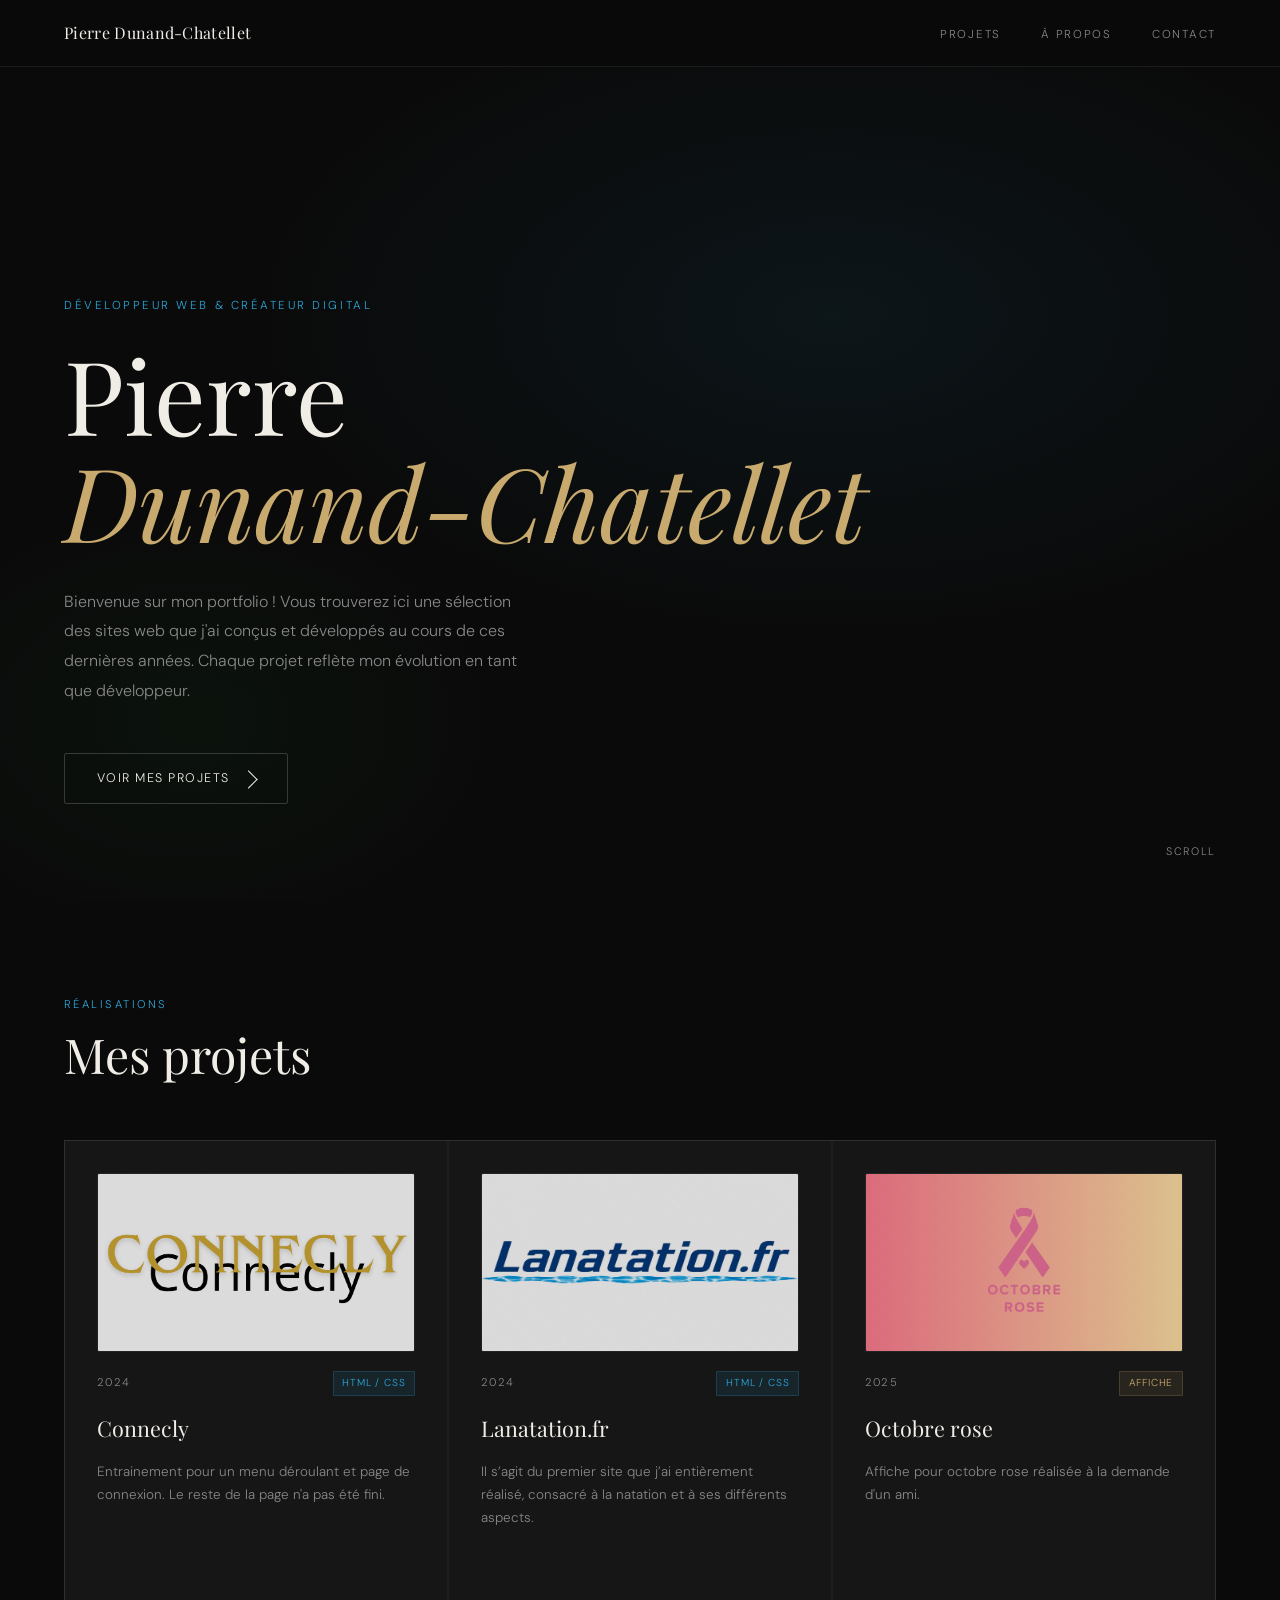
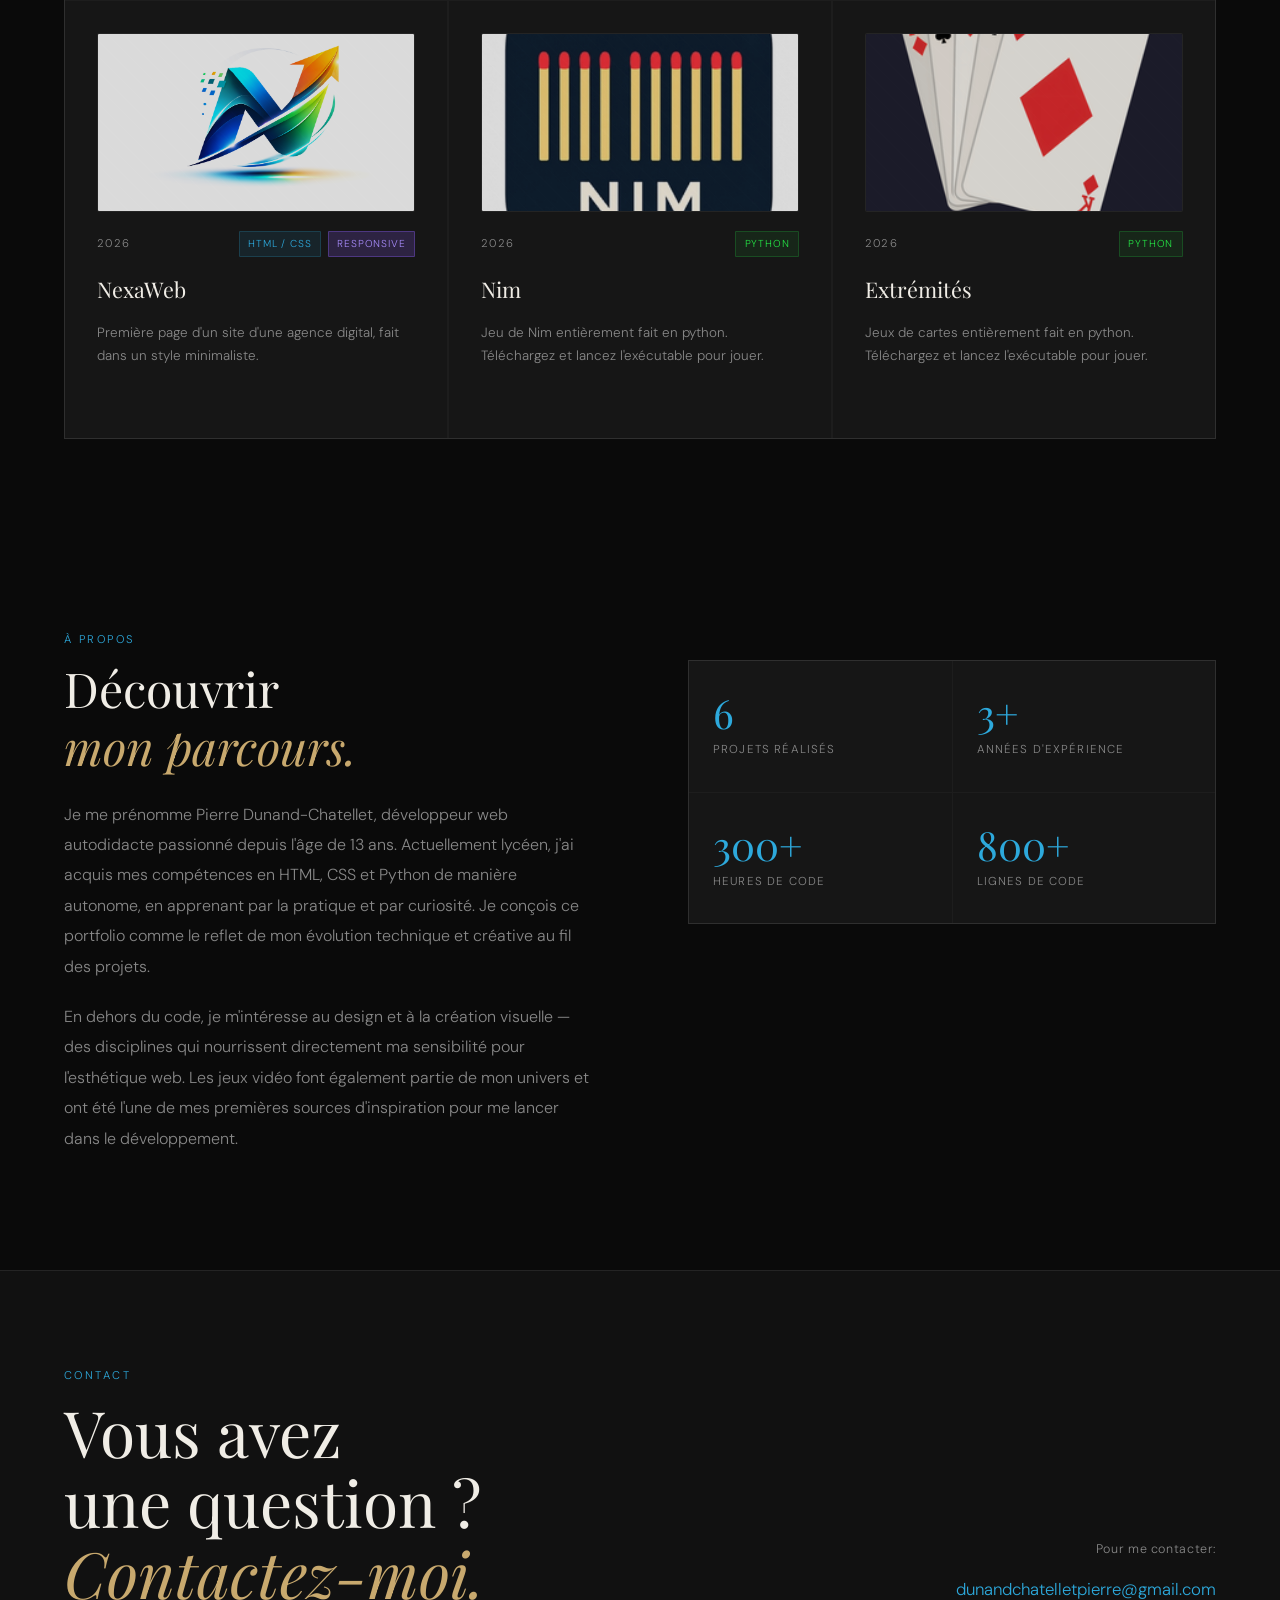
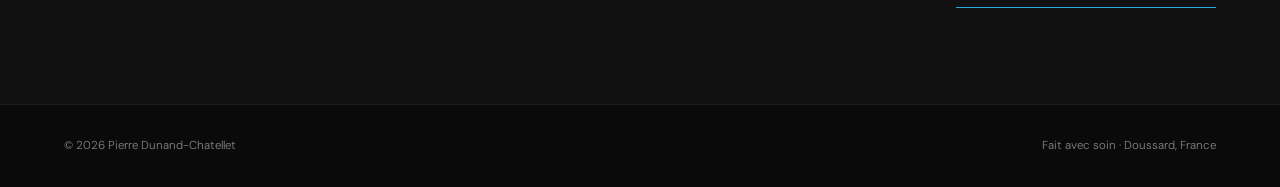
==== commit e977e0c4: "Add files via upload" ====
--- a/index.html
+++ b/index.html
@@ -220,6 +220,27 @@
             Télécharger <span class="arrow-sm"></span>
           </a>
         </article>
+        <article class="proj-card">
+          <div class="proj-thumb">
+            <div class="proj-thumb-ph">
+              <!-- Remplace par une image/capture si tu en as une -->
+              <img src="Extrémités/extremite.ico" />
+            </div>
+          </div>
+          <div class="proj-meta">
+            <span class="proj-year">2026</span>
+            <div class="tags">
+              <span class="tag green">Python</span>
+            </div>
+          </div>
+          <h3 class="proj-name">Extrémités</h3>
+          <p class="proj-desc">
+            Jeux de cartes entièrement fait en python. Téléchargez et lancez l'exécutable pour jouer.
+          </p>
+          <a class="proj-link" href="Extrémités/Extrémités.exe" download>
+            Télécharger <span class="arrow-sm"></span>
+          </a>
+        </article>
       </div>
     </section>
 
@@ -254,7 +275,7 @@
         <div class="stats">
           <!-- Mets à jour le chiffre manuellement quand tu ajoutes un projet -->
           <div class="stat">
-            <div class="stat-n">4</div>
+            <div class="stat-n">6</div>
             <div class="stat-l">Projets réalisés</div>
           </div>
           <div class="stat">
@@ -262,11 +283,11 @@
             <div class="stat-l">Années d'expérience</div>
           </div>
           <div class="stat">
-            <div class="stat-n">200+</div>
+            <div class="stat-n">300+</div>
             <div class="stat-l">Heures de code</div>
           </div>
           <div class="stat">
-            <div class="stat-n">400+</div>
+            <div class="stat-n">800+</div>
             <div class="stat-l">Lignes de code</div>
           </div>
         </div>
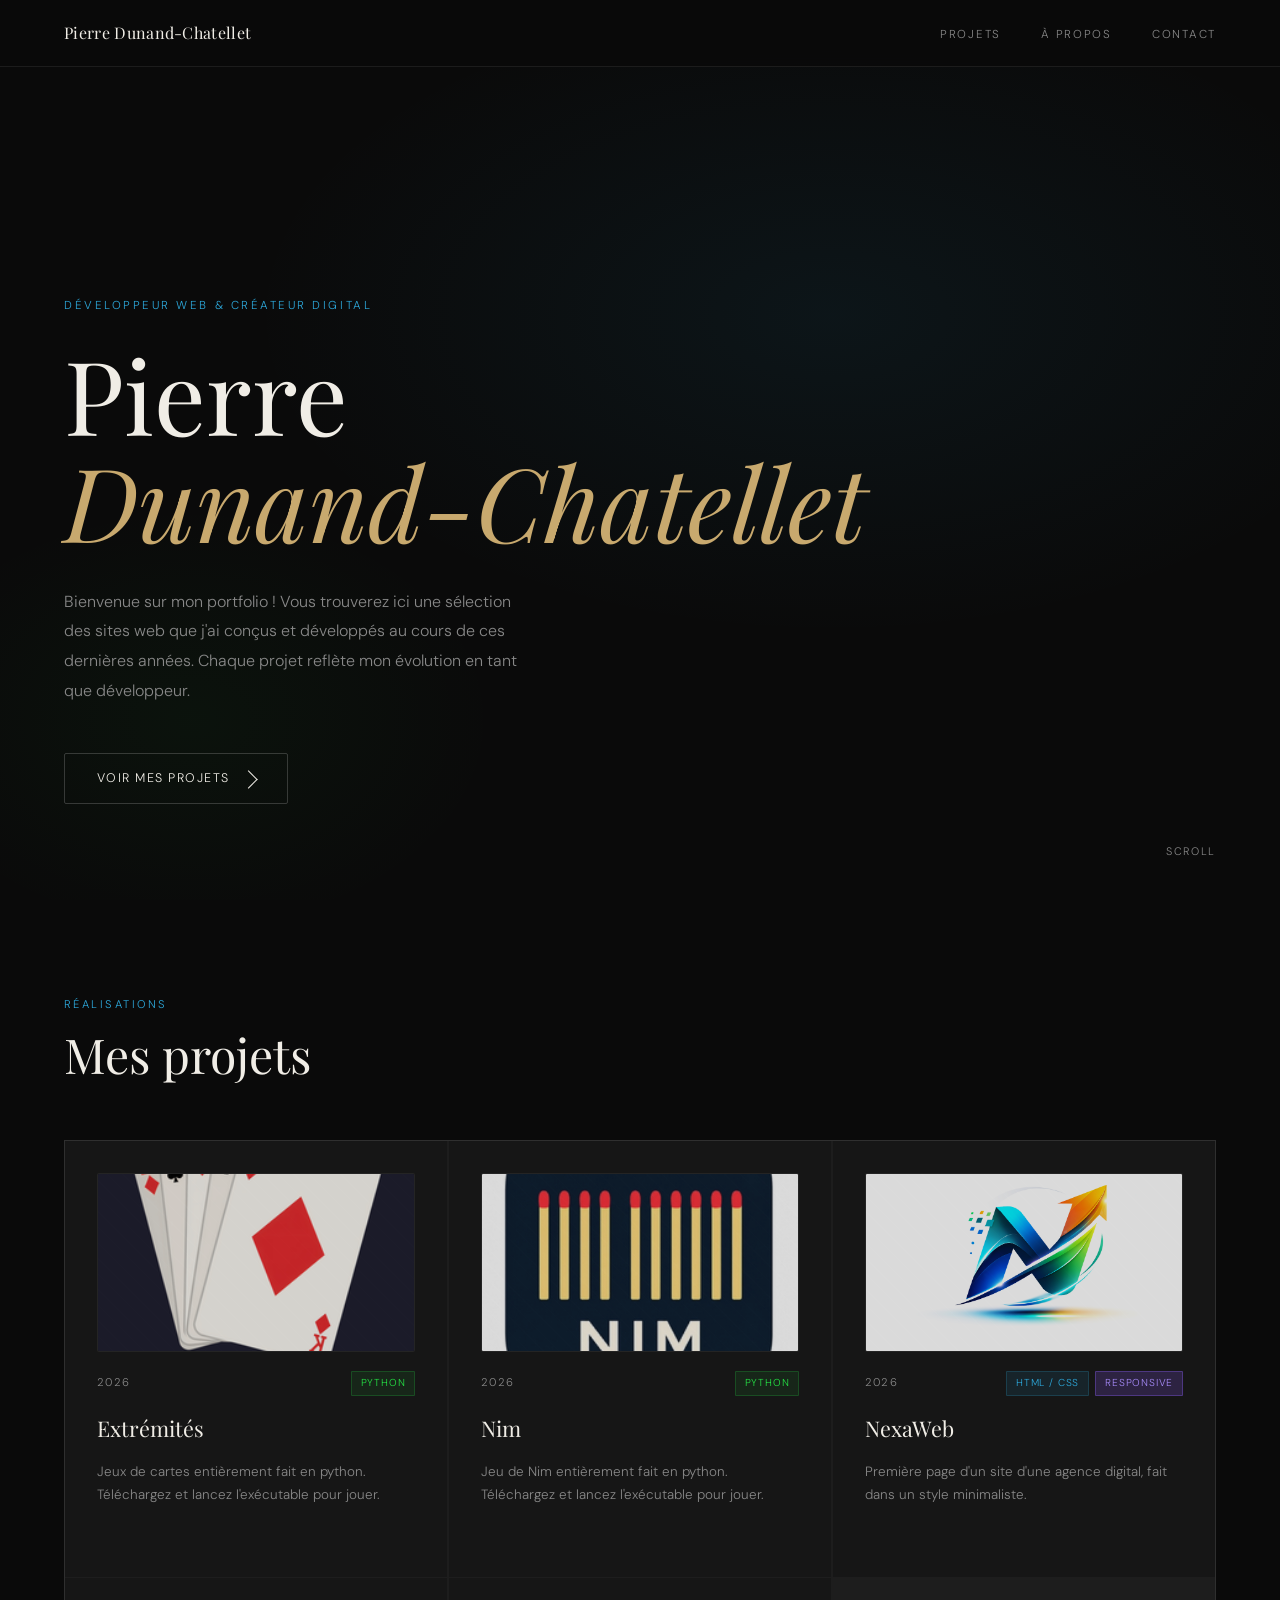
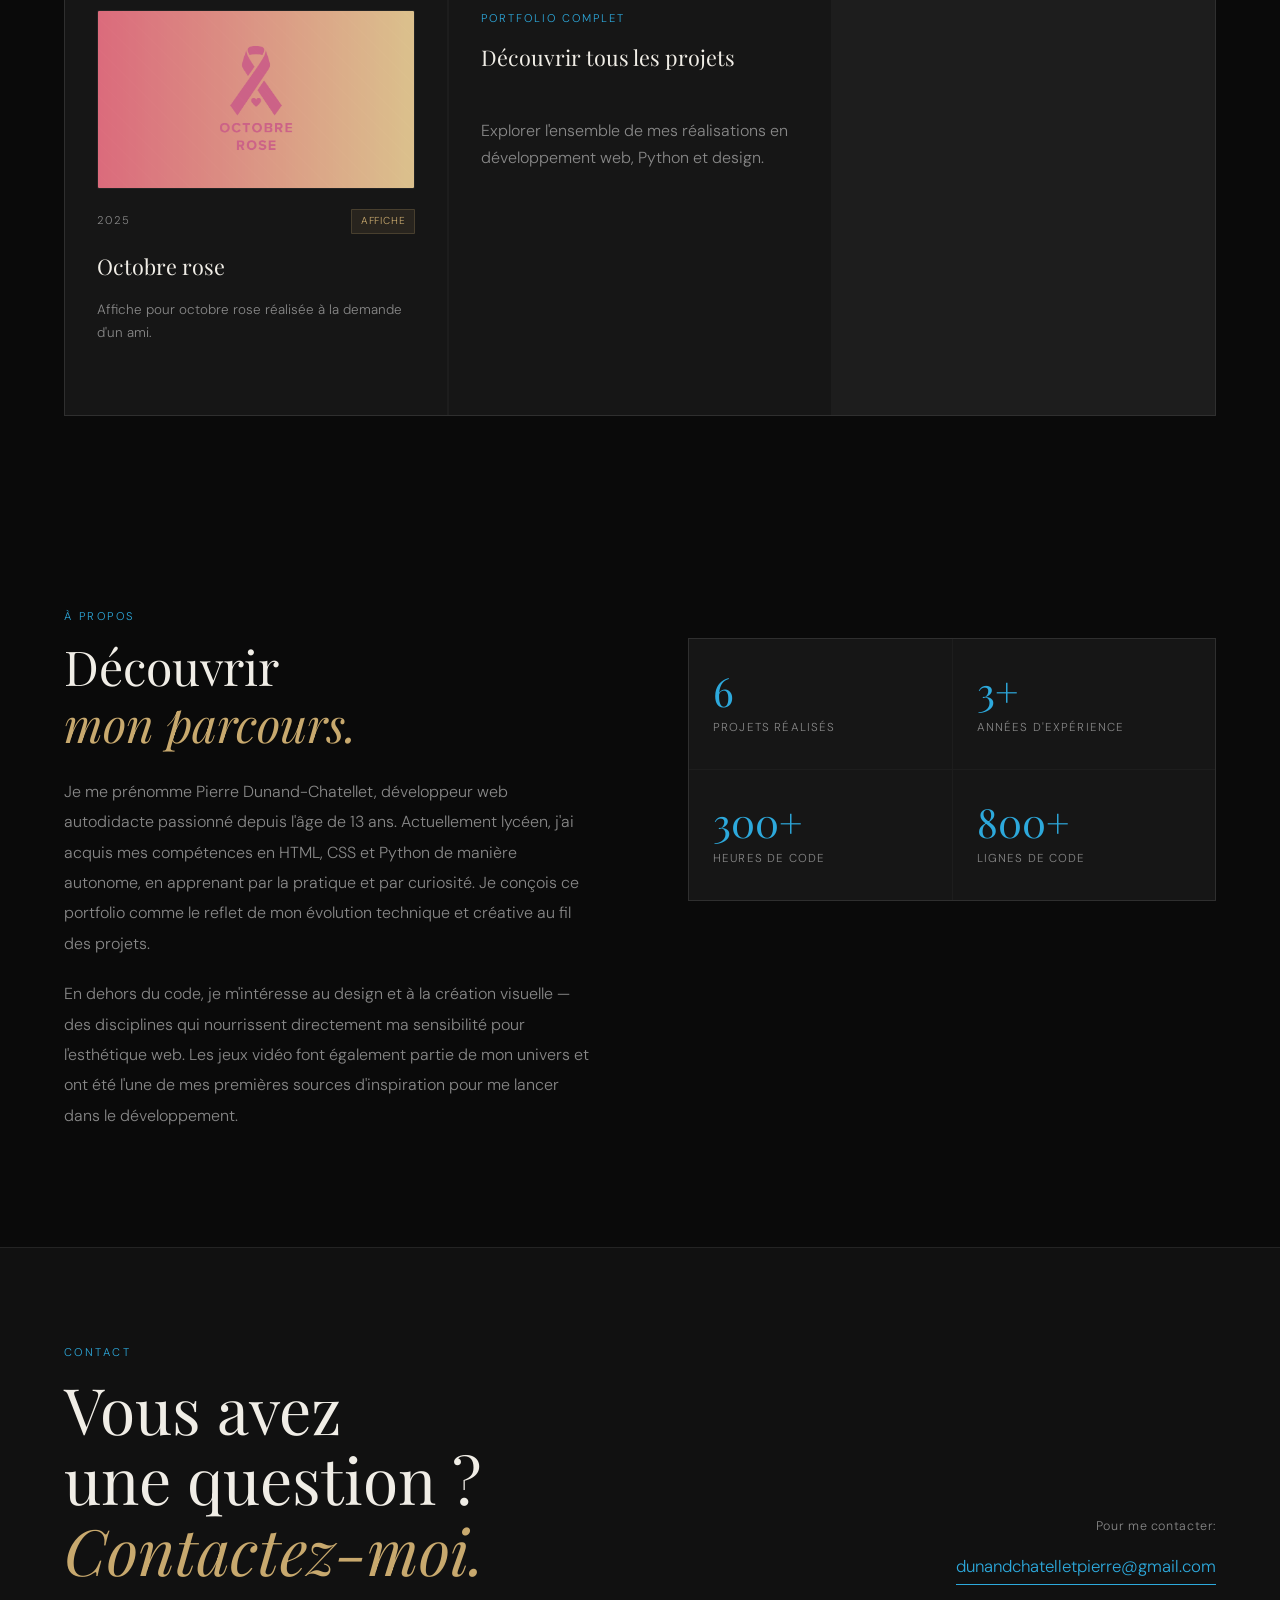
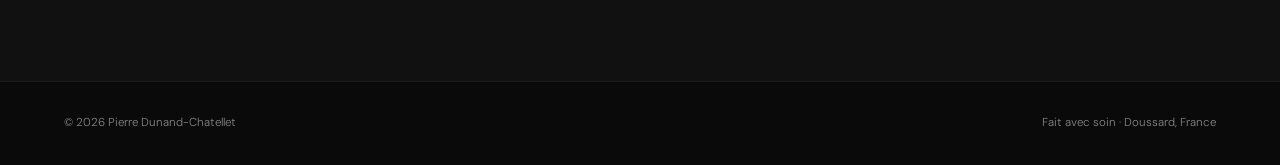
==== commit 23cd40c7: "Add files via upload" ====
--- a/index.html
+++ b/index.html
@@ -1,97 +1,85 @@
 <!doctype html>
 <html lang="fr">
-  <head>
-    <meta charset="UTF-8" />
-    <meta name="viewport" content="width=device-width, initial-scale=1.0" />
-
-    <!-- ===== SEO DE BASE ===== -->
-    <title>Pierre Dunand-Chatellet — Développeur Web & Créateur Digital</title>
-    <meta
-      name="description"
-      content="Portfolio de Pierre Dunand-Chatellet, développeur web autodidacte passionné depuis l'âge de 13 ans. Projets en HTML, CSS, design et création visuelle." />
-    <meta
-      name="keywords"
-      content="développeur web, portfolio, HTML, CSS, Pierre Dunand-Chatellet, création digitale, design web" />
-    <meta name="author" content="Pierre Dunand-Chatellet" />
-    <meta name="robots" content="index, follow" />
-
-    <!-- ===== URL CANONIQUE ===== -->
-    <link rel="canonical" href="https://bysowi.github.io/Portfolio/" />
-
-    <!-- ===== OPEN GRAPH (réseaux sociaux / LinkedIn / WhatsApp) ===== -->
-    <meta property="og:type" content="website" />
-    <meta property="og:url" content="https://bysowi.github.io/Portfolio/" />
-    <meta
-      property="og:title"
-      content="Pierre Dunand-Chatellet — Développeur Web & Créateur Digital" />
-    <meta
-      property="og:description"
-      content="Portfolio de Pierre Dunand-Chatellet, développeur web autodidacte. Découvrez mes projets en HTML, CSS et design créatif." />
-    <meta
-      property="og:image"
-      content="https://bysowi.github.io/Portfolio/image/result_Logo.png" />
-    <meta property="og:locale" content="fr_FR" />
-    <meta
-      property="og:site_name"
-      content="Portfolio — Pierre Dunand-Chatellet" />
-
-    <!-- ===== TWITTER CARD ===== -->
-    <meta name="twitter:card" content="summary_large_image" />
-    <meta name="twitter:url" content="https://bysowi.github.io/Portfolio/" />
-    <meta
-      name="twitter:title"
-      content="Pierre Dunand-Chatellet — Développeur Web & Créateur Digital" />
-    <meta
-      name="twitter:description"
-      content="Portfolio de Pierre Dunand-Chatellet, développeur web autodidacte. Découvrez mes projets en HTML, CSS et design créatif." />
-    <meta
-      name="twitter:image"
-      content="https://bysowi.github.io/Portfolio/image/result_Logo.png" />
-
-    <!-- ===== FAVICON ===== -->
-    <link rel="icon" type="image/png" href="image/result_Logo.png" />
-
-    <!-- ===== FONTS ===== -->
-    <link
-      href="https://fonts.googleapis.com/css2?family=Playfair+Display:ital,wght@0,400;0,700;1,400&family=DM+Sans:wght@300;400;500&display=swap"
-      rel="stylesheet" />
-
-    <!-- ===== STYLES ===== -->
-    <link rel="stylesheet" href="index.css" />
-  </head>
-  <body>
-    <!-- NAV -->
-    <nav>
-      <a class="nav-logo" href="#">Pierre Dunand-Chatellet</a>
-      <ul class="nav-links">
-        <li><a href="#projects">Projets</a></li>
-        <li><a href="#about">À propos</a></li>
-        <li><a href="#contact">Contact</a></li>
-      </ul>
-    </nav>
-
-    <!-- HERO -->
-    <section class="hero" id="home">
-      <p class="hero-eyebrow">Développeur web &amp; Créateur digital</p>
-      <h1 class="hero-title">
-        Pierre<br />
-        <em>Dunand-Chatellet</em>
-      </h1>
-      <p class="hero-desc">
-        Bienvenue sur mon portfolio ! Vous trouverez ici une sélection des sites
-        web que j'ai conçus et développés au cours de ces dernières années.
-        Chaque projet reflète mon évolution en tant que développeur.
-      </p>
-      <a class="hero-cta" href="#projects">
-        Voir mes projets <span class="arrow-icon"></span>
-      </a>
-      <div class="scroll-ind">
-        <div class="scroll-line"></div>
-        <span>Scroll</span>
-      </div>
-    </section>
-
-    <!-- ============================================
+
+<head>
+  <meta charset="UTF-8" />
+  <meta name="viewport" content="width=device-width, initial-scale=1.0" />
+
+  <!-- ===== SEO DE BASE ===== -->
+  <title>Pierre Dunand-Chatellet — Développeur Web & Créateur Digital</title>
+  <meta name="description"
+    content="Portfolio de Pierre Dunand-Chatellet, développeur web autodidacte passionné depuis l'âge de 13 ans. Projets en HTML, CSS, design et création visuelle." />
+  <meta name="keywords"
+    content="développeur web, portfolio, HTML, CSS, Pierre Dunand-Chatellet, création digitale, design web" />
+  <meta name="author" content="Pierre Dunand-Chatellet" />
+  <meta name="robots" content="index, follow" />
+
+  <!-- ===== URL CANONIQUE ===== -->
+  <link rel="canonical" href="https://bysowi.github.io/Portfolio/" />
+
+  <!-- ===== OPEN GRAPH (réseaux sociaux / LinkedIn / WhatsApp) ===== -->
+  <meta property="og:type" content="website" />
+  <meta property="og:url" content="https://bysowi.github.io/Portfolio/" />
+  <meta property="og:title" content="Pierre Dunand-Chatellet — Développeur Web & Créateur Digital" />
+  <meta property="og:description"
+    content="Portfolio de Pierre Dunand-Chatellet, développeur web autodidacte. Découvrez mes projets en HTML, CSS et design créatif." />
+  <meta property="og:image" content="https://bysowi.github.io/Portfolio/image/result_Logo.png" />
+  <meta property="og:locale" content="fr_FR" />
+  <meta property="og:site_name" content="Portfolio — Pierre Dunand-Chatellet" />
+
+  <!-- ===== TWITTER CARD ===== -->
+  <meta name="twitter:card" content="summary_large_image" />
+  <meta name="twitter:url" content="https://bysowi.github.io/Portfolio/" />
+  <meta name="twitter:title" content="Pierre Dunand-Chatellet — Développeur Web & Créateur Digital" />
+  <meta name="twitter:description"
+    content="Portfolio de Pierre Dunand-Chatellet, développeur web autodidacte. Découvrez mes projets en HTML, CSS et design créatif." />
+  <meta name="twitter:image" content="https://bysowi.github.io/Portfolio/image/result_Logo.png" />
+
+  <!-- ===== FAVICON ===== -->
+  <link rel="icon" type="image/png" href="image/result_Logo.png" />
+
+  <!-- ===== FONTS ===== -->
+  <link
+    href="https://fonts.googleapis.com/css2?family=Playfair+Display:ital,wght@0,400;0,700;1,400&family=DM+Sans:wght@300;400;500&display=swap"
+    rel="stylesheet" />
+
+  <!-- ===== STYLES ===== -->
+  <link rel="stylesheet" href="index.css" />
+</head>
+
+<body>
+  <!-- NAV -->
+  <nav>
+    <a class="nav-logo" href="#">Pierre Dunand-Chatellet</a>
+    <ul class="nav-links">
+      <li><a href="#projects">Projets</a></li>
+      <li><a href="#about">À propos</a></li>
+      <li><a href="#contact">Contact</a></li>
+    </ul>
+  </nav>
+
+  <!-- HERO -->
+  <section class="hero" id="home">
+    <p class="hero-eyebrow">Développeur web &amp; Créateur digital</p>
+    <h1 class="hero-title">
+      Pierre<br />
+      <em>Dunand-Chatellet</em>
+    </h1>
+    <p class="hero-desc">
+      Bienvenue sur mon portfolio ! Vous trouverez ici une sélection des sites
+      web que j'ai conçus et développés au cours de ces dernières années.
+      Chaque projet reflète mon évolution en tant que développeur.
+    </p>
+    <a class="hero-cta" href="#projects">
+      Voir mes projets <span class="arrow-icon"></span>
+    </a>
+    <div class="scroll-ind">
+      <div class="scroll-line"></div>
+      <span>Scroll</span>
+    </div>
+  </section>
+
+  <!-- ============================================
        PROJETS
        ─────────────────────────────────────────
        Pour ajouter un site, copie le bloc
@@ -105,217 +93,194 @@
          • href="..."      → URL du site en ligne
        ─────────────────────────────────────────
   ============================================ -->
-    <section id="projects">
-      <p class="s-label">Réalisations</p>
-      <h2 class="s-title">Mes projets</h2>
-
-      <div class="proj-grid">
-        <article class="proj-card">
-          <div class="proj-thumb">
-            <div class="proj-thumb-ph"><img src="conecly/Connecly.png" /></div>
-          </div>
-          <div class="proj-meta">
-            <span class="proj-year">2024</span>
-            <div class="tags">
-              <span class="tag">HTML / CSS</span>
-            </div>
-          </div>
-          <h3 class="proj-name">Connecly</h3>
-          <p class="proj-desc">
-            Entrainement pour un menu déroulant et page de connexion. Le reste
-            de la page n'a pas été fini.
-          </p>
-          <a class="proj-link" href="conecly/Conecly.html" target="_blank">
-            Voir le projet <span class="arrow-sm"></span>
-          </a>
-        </article>
-
-        <article class="proj-card">
-          <div class="proj-thumb">
-            <div class="proj-thumb-ph">
-              <img src="Lanatation.fr/image/Logo ln.png" />
-            </div>
-          </div>
-          <div class="proj-meta">
-            <span class="proj-year">2024</span>
-            <div class="tags">
-              <span class="tag">HTML / CSS</span>
-            </div>
-          </div>
-          <h3 class="proj-name">Lanatation.fr</h3>
-          <p class="proj-desc">
-            Il s’agit du premier site que j’ai entièrement réalisé, consacré à
-            la natation et à ses différents aspects.
-          </p>
-          <a class="proj-link" href="Lanatation.fr/index.html" target="_blank">
-            Voir le projet <span class="arrow-sm"></span>
-          </a>
-        </article>
-
-        <article class="proj-card">
-          <div class="proj-thumb">
-            <div class="proj-thumb-ph">
-              <img src="Affiche/Octobre rose/Octobre rose.png" />
-            </div>
-          </div>
-          <div class="proj-meta">
-            <span class="proj-year">2025</span>
-            <div class="tags">
-              <span class="tag gold">Affiche</span>
-            </div>
-          </div>
-          <h3 class="proj-name">Octobre rose</h3>
-          <p class="proj-desc">
-            Affiche pour octobre rose réalisée à la demande d'un ami.
-          </p>
-          <a
-            class="proj-link"
-            href="Affiche/Octobre rose/ocotbre_rose_2025.html"
-            target="_blank">
-            Voir le projet <span class="arrow-sm"></span>
-          </a>
-        </article>
-
-        <!-- ── PROJET : NexaWeb ── -->
-        <article class="proj-card">
-          <div class="proj-thumb">
-            <div class="proj-thumb-ph">
-              <img src="NexaWeb/NexaWeb/NexaWeb Logo.png" />
-            </div>
-          </div>
-          <div class="proj-meta">
-            <span class="proj-year">2026</span>
-            <div class="tags">
-              <span class="tag">HTML / CSS</span>
-              <span class="tag purple">Responsive</span>
-            </div>
-          </div>
-          <h3 class="proj-name">NexaWeb</h3>
-          <p class="proj-desc">
-            Première page d'un site d'une agence digital, fait dans un style
-            minimaliste.
-          </p>
-          <a class="proj-link" href="NexaWeb/NexaWeb.html" target="_blank">
-            Voir le projet <span class="arrow-sm"></span>
-          </a>
-        </article>
-        <article class="proj-card">
-          <div class="proj-thumb">
-            <div class="proj-thumb-ph">
-              <!-- Remplace par une image/capture si tu en as une -->
-              <img src="Nim/JDN.jpg" />
-            </div>
-          </div>
-          <div class="proj-meta">
-            <span class="proj-year">2026</span>
-            <div class="tags">
-              <span class="tag green">Python</span>
-            </div>
-          </div>
-          <h3 class="proj-name">Nim</h3>
-          <p class="proj-desc">
-            Jeu de Nim entièrement fait en python. Téléchargez et lancez l'exécutable pour jouer.
-          </p>
-          <a class="proj-link" href="Nim/Nim.exe" download>
-            Télécharger <span class="arrow-sm"></span>
-          </a>
-        </article>
-        <article class="proj-card">
-          <div class="proj-thumb">
-            <div class="proj-thumb-ph">
-              <!-- Remplace par une image/capture si tu en as une -->
-              <img src="Extrémités/extremite.ico" />
-            </div>
-          </div>
-          <div class="proj-meta">
-            <span class="proj-year">2026</span>
-            <div class="tags">
-              <span class="tag green">Python</span>
-            </div>
-          </div>
-          <h3 class="proj-name">Extrémités</h3>
-          <p class="proj-desc">
-            Jeux de cartes entièrement fait en python. Téléchargez et lancez l'exécutable pour jouer.
-          </p>
-          <a class="proj-link" href="Extrémités/Extrémités.exe" download>
-            Télécharger <span class="arrow-sm"></span>
-          </a>
-        </article>
-      </div>
-    </section>
-
-    <!-- À PROPOS -->
-    <section id="about">
-      <p class="s-label">À propos</p>
-      <div class="about-inner">
-        <div class="about-text">
-          <h2 class="s-title" style="margin-bottom: 1.5rem">
-            Découvrir<br />
-            <em style="font-style: italic; color: var(--gold)"
-              >mon parcours.</em
-            >
-          </h2>
-          <p>
-            Je me prénomme Pierre Dunand-Chatellet, développeur web autodidacte
-            passionné depuis l'âge de 13 ans. Actuellement lycéen, j'ai acquis
-            mes compétences en HTML, CSS et Python de manière autonome, en
-            apprenant par la pratique et par curiosité. Je conçois ce portfolio
-            comme le reflet de mon évolution technique et créative au fil des
-            projets.
-          </p>
-          <p>
-            En dehors du code, je m'intéresse au design et à la création
-            visuelle — des disciplines qui nourrissent directement ma
-            sensibilité pour l'esthétique web. Les jeux vidéo font également
-            partie de mon univers et ont été l'une de mes premières sources
-            d'inspiration pour me lancer dans le développement.
-          </p>
-        </div>
-
-        <div class="stats">
-          <!-- Mets à jour le chiffre manuellement quand tu ajoutes un projet -->
-          <div class="stat">
-            <div class="stat-n">6</div>
-            <div class="stat-l">Projets réalisés</div>
-          </div>
-          <div class="stat">
-            <div class="stat-n">3+</div>
-            <div class="stat-l">Années d'expérience</div>
-          </div>
-          <div class="stat">
-            <div class="stat-n">300+</div>
-            <div class="stat-l">Heures de code</div>
-          </div>
-          <div class="stat">
-            <div class="stat-n">800+</div>
-            <div class="stat-l">Lignes de code</div>
-          </div>
-        </div>
-      </div>
-    </section>
-
-    <!-- CONTACT -->
-    <section class="contact-sec" id="contact">
-      <div class="contact-inner">
-        <div>
-          <p class="s-label">Contact</p>
-          <h2 class="contact-big">
-            Vous avez <br />une question ? <br /><em>Contactez-moi.</em>
-          </h2>
-        </div>
-        <div class="contact-right">
-          <p class="contact-availability">Pour me contacter:</p>
-          <a class="contact-email" href="mailto:dunandchatelletpierre@gmail.com"
-            >dunandchatelletpierre@gmail.com</a
-          >
-        </div>
-      </div>
-    </section>
-
-    <!-- FOOTER -->
-    <footer>
-      <span>© 2026 Pierre Dunand-Chatellet</span>
-      <span>Fait avec soin · Doussard, France</span>
-    </footer>
-  </body>
-</html>
+  <section id="projects">
+    <p class="s-label">Réalisations</p>
+    <h2 class="s-title">Mes projets</h2>
+    <div class="proj-grid">
+
+
+
+      <article class="proj-card">
+        <div class="proj-thumb">
+          <div class="proj-thumb-ph">
+            <!-- Remplace par une image/capture si tu en as une -->
+            <img src="Extrémités/extremite.ico" />
+          </div>
+        </div>
+        <div class="proj-meta">
+          <span class="proj-year">2026</span>
+          <div class="tags">
+            <span class="tag green">Python</span>
+          </div>
+        </div>
+        <h3 class="proj-name">Extrémités</h3>
+        <p class="proj-desc">
+          Jeux de cartes entièrement fait en python. Téléchargez et lancez l'exécutable pour jouer.
+        </p>
+        <a class="proj-link" href="Extrémités/Extrémités.exe" download>
+          Télécharger <span class="arrow-sm"></span>
+        </a>
+      </article>
+
+
+      <article class="proj-card">
+        <div class="proj-thumb">
+          <div class="proj-thumb-ph">
+            <!-- Remplace par une image/capture si tu en as une -->
+            <img src="Nim/JDN.jpg" />
+          </div>
+        </div>
+        <div class="proj-meta">
+          <span class="proj-year">2026</span>
+          <div class="tags">
+            <span class="tag green">Python</span>
+          </div>
+        </div>
+        <h3 class="proj-name">Nim</h3>
+        <p class="proj-desc">
+          Jeu de Nim entièrement fait en python. Téléchargez et lancez l'exécutable pour jouer.
+        </p>
+        <a class="proj-link" href="Nim/Nim.exe" download>
+          Télécharger <span class="arrow-sm"></span>
+        </a>
+      </article>
+
+
+      <article class="proj-card">
+        <div class="proj-thumb">
+          <div class="proj-thumb-ph">
+            <img src="NexaWeb/NexaWeb/NexaWeb Logo.png" />
+          </div>
+        </div>
+        <div class="proj-meta">
+          <span class="proj-year">2026</span>
+          <div class="tags">
+            <span class="tag">HTML / CSS</span>
+            <span class="tag purple">Responsive</span>
+          </div>
+        </div>
+        <h3 class="proj-name">NexaWeb</h3>
+        <p class="proj-desc">
+          Première page d'un site d'une agence digital, fait dans un style
+          minimaliste.
+        </p>
+        <a class="proj-link" href="NexaWeb/NexaWeb.html" target="_blank">
+          Voir le projet <span class="arrow-sm"></span>
+        </a>
+      </article>
+
+
+      <article class="proj-card">
+        <div class="proj-thumb">
+          <div class="proj-thumb-ph">
+            <img src="Affiche/Octobre rose/Octobre rose.png" />
+          </div>
+        </div>
+        <div class="proj-meta">
+          <span class="proj-year">2025</span>
+          <div class="tags">
+            <span class="tag gold">Affiche</span>
+          </div>
+        </div>
+        <h3 class="proj-name">Octobre rose</h3>
+        <p class="proj-desc">
+          Affiche pour octobre rose réalisée à la demande d'un ami.
+        </p>
+        <a class="proj-link" href="Affiche/Octobre rose/ocotbre_rose_2025.html" target="_blank">
+          Voir le projet <span class="arrow-sm"></span>
+        </a>
+      </article>
+
+
+
+      <a href="projets.html" class="proj-more-card">
+        <span class="proj-more-label">Portfolio complet</span>
+
+        <h3 class="proj-name">
+          Découvrir tous les projets
+        </h3>
+
+        <p class="proj-desc">
+          Explorer l'ensemble de mes réalisations en développement web,
+          Python et design.
+        </p>
+
+        <div class="proj-link">
+          Voir tous les projets
+          <span class="arrow-sm"></span>
+        </div>
+      </a>
+  </section>
+
+  <!-- À PROPOS -->
+  <section id="about">
+    <p class="s-label">À propos</p>
+    <div class="about-inner">
+      <div class="about-text">
+        <h2 class="s-title" style="margin-bottom: 1.5rem">
+          Découvrir<br />
+          <em style="font-style: italic; color: var(--gold)">mon parcours.</em>
+        </h2>
+        <p>
+          Je me prénomme Pierre Dunand-Chatellet, développeur web autodidacte
+          passionné depuis l'âge de 13 ans. Actuellement lycéen, j'ai acquis
+          mes compétences en HTML, CSS et Python de manière autonome, en
+          apprenant par la pratique et par curiosité. Je conçois ce portfolio
+          comme le reflet de mon évolution technique et créative au fil des
+          projets.
+        </p>
+        <p>
+          En dehors du code, je m'intéresse au design et à la création
+          visuelle — des disciplines qui nourrissent directement ma
+          sensibilité pour l'esthétique web. Les jeux vidéo font également
+          partie de mon univers et ont été l'une de mes premières sources
+          d'inspiration pour me lancer dans le développement.
+        </p>
+      </div>
+
+      <div class="stats">
+        <!-- Mets à jour le chiffre manuellement quand tu ajoutes un projet -->
+        <div class="stat">
+          <div class="stat-n">6</div>
+          <div class="stat-l">Projets réalisés</div>
+        </div>
+        <div class="stat">
+          <div class="stat-n">3+</div>
+          <div class="stat-l">Années d'expérience</div>
+        </div>
+        <div class="stat">
+          <div class="stat-n">300+</div>
+          <div class="stat-l">Heures de code</div>
+        </div>
+        <div class="stat">
+          <div class="stat-n">800+</div>
+          <div class="stat-l">Lignes de code</div>
+        </div>
+      </div>
+    </div>
+  </section>
+
+  <!-- CONTACT -->
+  <section class="contact-sec" id="contact">
+    <div class="contact-inner">
+      <div>
+        <p class="s-label">Contact</p>
+        <h2 class="contact-big">
+          Vous avez <br />une question ? <br /><em>Contactez-moi.</em>
+        </h2>
+      </div>
+      <div class="contact-right">
+        <p class="contact-availability">Pour me contacter:</p>
+        <a class="contact-email" href="mailto:dunandchatelletpierre@gmail.com">dunandchatelletpierre@gmail.com</a>
+      </div>
+    </div>
+  </section>
+
+  <!-- FOOTER -->
+  <footer>
+    <span>© 2026 Pierre Dunand-Chatellet</span>
+    <span>Fait avec soin · Doussard, France</span>
+  </footer>
+</body>
+
+</html>
--- a/index.css
+++ b/index.css
@@ -1,21 +1,27 @@
 /* ============================================
    VARIABLES & RESET
 ============================================ */
-*, *::before, *::after { box-sizing: border-box; margin: 0; padding: 0; }
+*,
+*::before,
+*::after {
+  box-sizing: border-box;
+  margin: 0;
+  padding: 0;
+}
 
 :root {
-  --bg:       #0a0a0a;
-  --surface:  #111111;
-  --card:     #161616;
-  --border:   rgba(255,255,255,0.08);
-  --border-h: rgba(255,255,255,0.18);
-  --text:     #f0ede6;
-  --muted:    #888888;
-  --accent:   #2da9dc;
-  --accent2:  #25e445;
-  --gold:     #c8a96e;
-  --font-d:   'Playfair Display', serif;
-  --font-b:   'DM Sans', sans-serif;
+  --bg: #0a0a0a;
+  --surface: #111111;
+  --card: #161616;
+  --border: rgba(255, 255, 255, 0.08);
+  --border-h: rgba(255, 255, 255, 0.18);
+  --text: #f0ede6;
+  --muted: #888888;
+  --accent: #2da9dc;
+  --accent2: #25e445;
+  --gold: #c8a96e;
+  --font-d: 'Playfair Display', serif;
+  --font-b: 'DM Sans', sans-serif;
 }
 
 body {
@@ -31,13 +37,15 @@
 ============================================ */
 nav {
   position: fixed;
-  top: 0; left: 0; right: 0;
+  top: 0;
+  left: 0;
+  right: 0;
   z-index: 100;
   display: flex;
   justify-content: space-between;
   align-items: center;
   padding: 1.25rem 4rem;
-  background: rgba(10,10,10,0.92);
+  background: rgba(10, 10, 10, 0.92);
   backdrop-filter: blur(12px);
   border-bottom: 0.5px solid var(--border);
 }
@@ -65,7 +73,9 @@
   transition: color 0.2s;
 }
 
-.nav-links a:hover { color: var(--text); }
+.nav-links a:hover {
+  color: var(--text);
+}
 
 /* ============================================
    HERO
@@ -85,15 +95,16 @@
   position: absolute;
   inset: 0;
   background:
-    radial-gradient(ellipse 70% 55% at 65% 35%, rgba(45,169,220,0.07) 0%, transparent 65%),
-    radial-gradient(ellipse 40% 40% at 15% 80%, rgba(37,228,69,0.04) 0%, transparent 60%);
+    radial-gradient(ellipse 70% 55% at 65% 35%, rgba(45, 169, 220, 0.07) 0%, transparent 65%),
+    radial-gradient(ellipse 40% 40% at 15% 80%, rgba(37, 228, 69, 0.04) 0%, transparent 60%);
   pointer-events: none;
 }
 
 .hero::after {
   content: '';
   position: absolute;
-  top: 0; right: 8rem;
+  top: 0;
+  right: 8rem;
   width: 0.5px;
   height: 100%;
   background: linear-gradient(to bottom, transparent 10%, var(--border) 40%, transparent 90%);
@@ -117,7 +128,10 @@
   animation: fadeUp 0.8s 0.1s ease both;
 }
 
-.hero-title em { font-style: italic; color: var(--gold); }
+.hero-title em {
+  font-style: italic;
+  color: var(--gold);
+}
 
 .hero-desc {
   max-width: 460px;
@@ -146,13 +160,14 @@
 }
 
 .hero-cta:hover {
-  background: rgba(255,255,255,0.04);
+  background: rgba(255, 255, 255, 0.04);
   border-color: var(--accent);
 }
 
 .arrow-icon {
   display: inline-block;
-  width: 13px; height: 13px;
+  width: 13px;
+  height: 13px;
   border-top: 1.2px solid currentColor;
   border-right: 1.2px solid currentColor;
   transform: rotate(45deg);
@@ -161,7 +176,8 @@
 
 .scroll-ind {
   position: absolute;
-  bottom: 2.5rem; right: 4rem;
+  bottom: 2.5rem;
+  right: 4rem;
   display: flex;
   flex-direction: column;
   align-items: center;
@@ -173,25 +189,42 @@
 }
 
 .scroll-line {
-  width: 0.5px; height: 48px;
+  width: 0.5px;
+  height: 48px;
   background: linear-gradient(to bottom, transparent, var(--muted));
   animation: scrollPulse 2s ease-in-out infinite;
 }
 
 @keyframes scrollPulse {
-  0%, 100% { opacity: 0.3; }
-  50%       { opacity: 1; }
+
+  0%,
+  100% {
+    opacity: 0.3;
+  }
+
+  50% {
+    opacity: 1;
+  }
 }
 
 @keyframes fadeUp {
-  from { opacity: 0; transform: translateY(20px); }
-  to   { opacity: 1; transform: translateY(0); }
+  from {
+    opacity: 0;
+    transform: translateY(20px);
+  }
+
+  to {
+    opacity: 1;
+    transform: translateY(0);
+  }
 }
 
 /* ============================================
    SECTIONS BASE
 ============================================ */
-section { padding: 6rem 4rem; }
+section {
+  padding: 6rem 4rem;
+}
 
 .s-label {
   font-size: 0.7rem;
@@ -239,16 +272,23 @@
 .proj-card::before {
   content: '';
   position: absolute;
-  top: 0; left: 0;
-  width: 3px; height: 100%;
+  top: 0;
+  left: 0;
+  width: 3px;
+  height: 100%;
   background: var(--accent);
   transform: scaleY(0);
   transform-origin: bottom;
   transition: transform 0.3s ease;
 }
 
-.proj-card:hover { background: #1c1c1c; }
-.proj-card:hover::before { transform: scaleY(1); }
+.proj-card:hover {
+  background: #1c1c1c;
+}
+
+.proj-card:hover::before {
+  transform: scaleY(1);
+}
 
 /* Miniature */
 .proj-thumb {
@@ -261,7 +301,8 @@
 }
 
 .proj-thumb img {
-  width: 100%; height: 100%;
+  width: 100%;
+  height: 100%;
   object-fit: cover;
   opacity: 0.85;
   display: block;
@@ -275,19 +316,18 @@
 
 /* Placeholder si pas d'image */
 .proj-thumb-ph {
-  width: 100%; height: 100%;
+  width: 100%;
+  height: 100%;
   display: flex;
   align-items: center;
   justify-content: center;
   font-family: var(--font-d);
   font-size: 2.5rem;
   font-style: italic;
-  color: rgba(255,255,255,0.07);
-  background: repeating-linear-gradient(
-    45deg,
-    transparent, transparent 10px,
-    rgba(255,255,255,0.015) 10px, rgba(255,255,255,0.015) 11px
-  );
+  color: rgba(255, 255, 255, 0.07);
+  background: repeating-linear-gradient(45deg,
+      transparent, transparent 10px,
+      rgba(255, 255, 255, 0.015) 10px, rgba(255, 255, 255, 0.015) 11px);
 }
 
 /* Méta */
@@ -297,9 +337,17 @@
   justify-content: space-between;
 }
 
-.proj-year { font-size: 0.7rem; letter-spacing: 0.12em; color: var(--muted); }
-
-.tags { display: flex; gap: 0.4rem; flex-wrap: wrap; }
+.proj-year {
+  font-size: 0.7rem;
+  letter-spacing: 0.12em;
+  color: var(--muted);
+}
+
+.tags {
+  display: flex;
+  gap: 0.4rem;
+  flex-wrap: wrap;
+}
 
 .tag {
   font-size: 0.63rem;
@@ -307,15 +355,15 @@
   text-transform: uppercase;
   padding: 0.22rem 0.55rem;
   border-radius: 1px;
-  background: rgba(45,169,220,0.1);
+  background: rgba(45, 169, 220, 0.1);
   color: var(--accent);
-  border: 0.5px solid rgba(45,169,220,0.2);
+  border: 0.5px solid rgba(45, 169, 220, 0.2);
 }
 
 .tag.green {
-  background: rgba(37,228,69,0.08);
+  background: rgba(37, 228, 69, 0.08);
   color: var(--accent2);
-  border-color: rgba(37,228,69,0.2);
+  border-color: rgba(37, 228, 69, 0.2);
 }
 
 .tag.purple {
@@ -325,9 +373,9 @@
 }
 
 .tag.gold {
-  background: rgba(200,169,110,0.1);
+  background: rgba(200, 169, 110, 0.1);
   color: var(--gold);
-  border-color: rgba(200,169,110,0.2);
+  border-color: rgba(200, 169, 110, 0.2);
 }
 
 .proj-name {
@@ -337,7 +385,11 @@
   line-height: 1.25;
 }
 
-.proj-desc { font-size: 0.84rem; color: var(--muted); line-height: 1.7; }
+.proj-desc {
+  font-size: 0.84rem;
+  color: var(--muted);
+  line-height: 1.7;
+}
 
 .proj-link {
   display: inline-flex;
@@ -355,14 +407,105 @@
 
 .arrow-sm {
   display: inline-block;
-  width: 10px; height: 10px;
+  width: 10px;
+  height: 10px;
   border-top: 1px solid currentColor;
   border-right: 1px solid currentColor;
   transform: rotate(45deg);
   margin-bottom: -1px;
 }
 
-.proj-card:hover .proj-link { opacity: 1; transform: translateY(0); }
+.proj-card:hover .proj-link {
+  opacity: 1;
+  transform: translateY(0);
+}
+
+/* ============================================
+   CARTE VOIR TOUS LES PROJETS
+============================================ */
+
+.proj-more-card {
+  background: var(--card);
+  padding: 2rem;
+
+  display: flex;
+  flex-direction: column;
+  justify-content: center;
+
+  text-decoration: none;
+  color: inherit;
+
+  position: relative;
+  overflow: hidden;
+
+  transition: background 0.25s;
+}
+
+.proj-more-card::before {
+  content: "";
+
+  position: absolute;
+  top: 0;
+  left: 0;
+
+  width: 3px;
+  height: 100%;
+
+  background: var(--accent);
+
+  transform: scaleY(0);
+  transform-origin: bottom;
+
+  transition: transform 0.3s ease;
+}
+
+.proj-more-card:hover {
+  background: #1c1c1c;
+}
+
+.proj-more-card:hover::before {
+  transform: scaleY(1);
+}
+
+.proj-more-label {
+  font-size: 0.7rem;
+  letter-spacing: 0.18em;
+  text-transform: uppercase;
+  color: var(--accent);
+  margin-bottom: 1rem;
+}
+
+.proj-more-card .proj-name {
+  margin-bottom: 1rem;
+}
+
+.proj-more-card .proj-desc {
+  font-size: medium;
+  margin-top: 30px;
+  margin-bottom: auto;
+}
+
+/* Caché par défaut */
+.proj-more-card .proj-link {
+  opacity: 0;
+  transform: translateY(4px);
+  transition:
+    opacity 0.25s ease,
+    transform 0.25s ease;
+}
+
+/* Apparition au survol */
+.proj-more-card:hover .proj-link {
+  opacity: 1;
+  transform: translateY(0);
+}
+
+/* Animation légère du titre */
+.proj-more-card .proj-name {
+  transition: transform 0.3s ease;
+}
+
+
 
 /* ============================================
    À PROPOS
@@ -390,7 +533,10 @@
   align-self: start;
 }
 
-.stat { background: var(--card); padding: 2rem 1.5rem; }
+.stat {
+  background: var(--card);
+  padding: 2rem 1.5rem;
+}
 
 .stat-n {
   font-family: var(--font-d);
@@ -430,9 +576,14 @@
   line-height: 1.1;
 }
 
-.contact-big em { font-style: italic; color: var(--gold); }
-
-.contact-right { text-align: right; }
+.contact-big em {
+  font-style: italic;
+  color: var(--gold);
+}
+
+.contact-right {
+  text-align: right;
+}
 
 .contact-availability {
   font-size: 0.78rem;
@@ -451,7 +602,9 @@
   transition: opacity 0.2s;
 }
 
-.contact-email:hover { opacity: 0.7; }
+.contact-email:hover {
+  opacity: 0.7;
+}
 
 /* ============================================
    FOOTER
@@ -483,21 +636,91 @@
    RESPONSIVE
 ============================================ */
 @media (max-width: 900px) {
-  .about-inner { grid-template-columns: 1fr; gap: 3rem; }
+  .about-inner {
+    grid-template-columns: 1fr;
+    gap: 3rem;
+  }
 }
 
 @media (max-width: 768px) {
-  nav { padding: 1rem 1.5rem; }
-  .nav-links { display: none; }
-  .hero, section { padding-left: 1.5rem; padding-right: 1.5rem; }
-  .hero { padding-bottom: 4rem; }
-  .scroll-ind { display: none; }
-  .contact-inner { flex-direction: column; align-items: flex-start; }
-  .contact-right { text-align: left; }
-  footer { flex-direction: column; gap: 0.75rem; text-align: center; }
+  nav {
+    padding: 1rem 1.5rem;
+  }
+
+  .nav-links {
+    display: none;
+  }
+
+  .hero,
+  section {
+    padding-left: 1.5rem;
+    padding-right: 1.5rem;
+  }
+
+  .hero {
+    padding-bottom: 4rem;
+  }
+
+  .scroll-ind {
+    display: none;
+  }
+
+  .contact-inner {
+    flex-direction: column;
+    align-items: flex-start;
+  }
+
+  .contact-right {
+    text-align: left;
+  }
+
+  footer {
+    flex-direction: column;
+    gap: 0.75rem;
+    text-align: center;
+  }
 }
 
 @media (max-width: 480px) {
-  .hero-title { font-size: 3rem; }
-  .proj-grid  { grid-template-columns: 1fr; }
-}
+  .hero-title {
+    font-size: 3rem;
+  }
+
+  .proj-grid {
+    grid-template-columns: 1fr;
+  }
+}
+
+/* ============================================
+   CATÉGORIES PROJETS
+============================================ */
+
+.project-category {
+  margin-bottom: 5rem;
+}
+
+.category-title {
+  font-family: var(--font-d);
+  font-size: 1.8rem;
+  font-weight: 400;
+  margin-bottom: 2rem;
+  color: var(--gold);
+  border-bottom: 0.5px solid var(--border);
+  padding-bottom: 1rem;
+}
+
+.projects-page {
+  padding-top: 10rem;
+}
+
+.back-link {
+  display: inline-flex;
+  align-items: center;
+  gap: 0.75rem;
+  margin-bottom: 4rem;
+  color: var(--accent);
+  text-decoration: none;
+  letter-spacing: 0.1em;
+  text-transform: uppercase;
+  font-size: 0.75rem;
+}
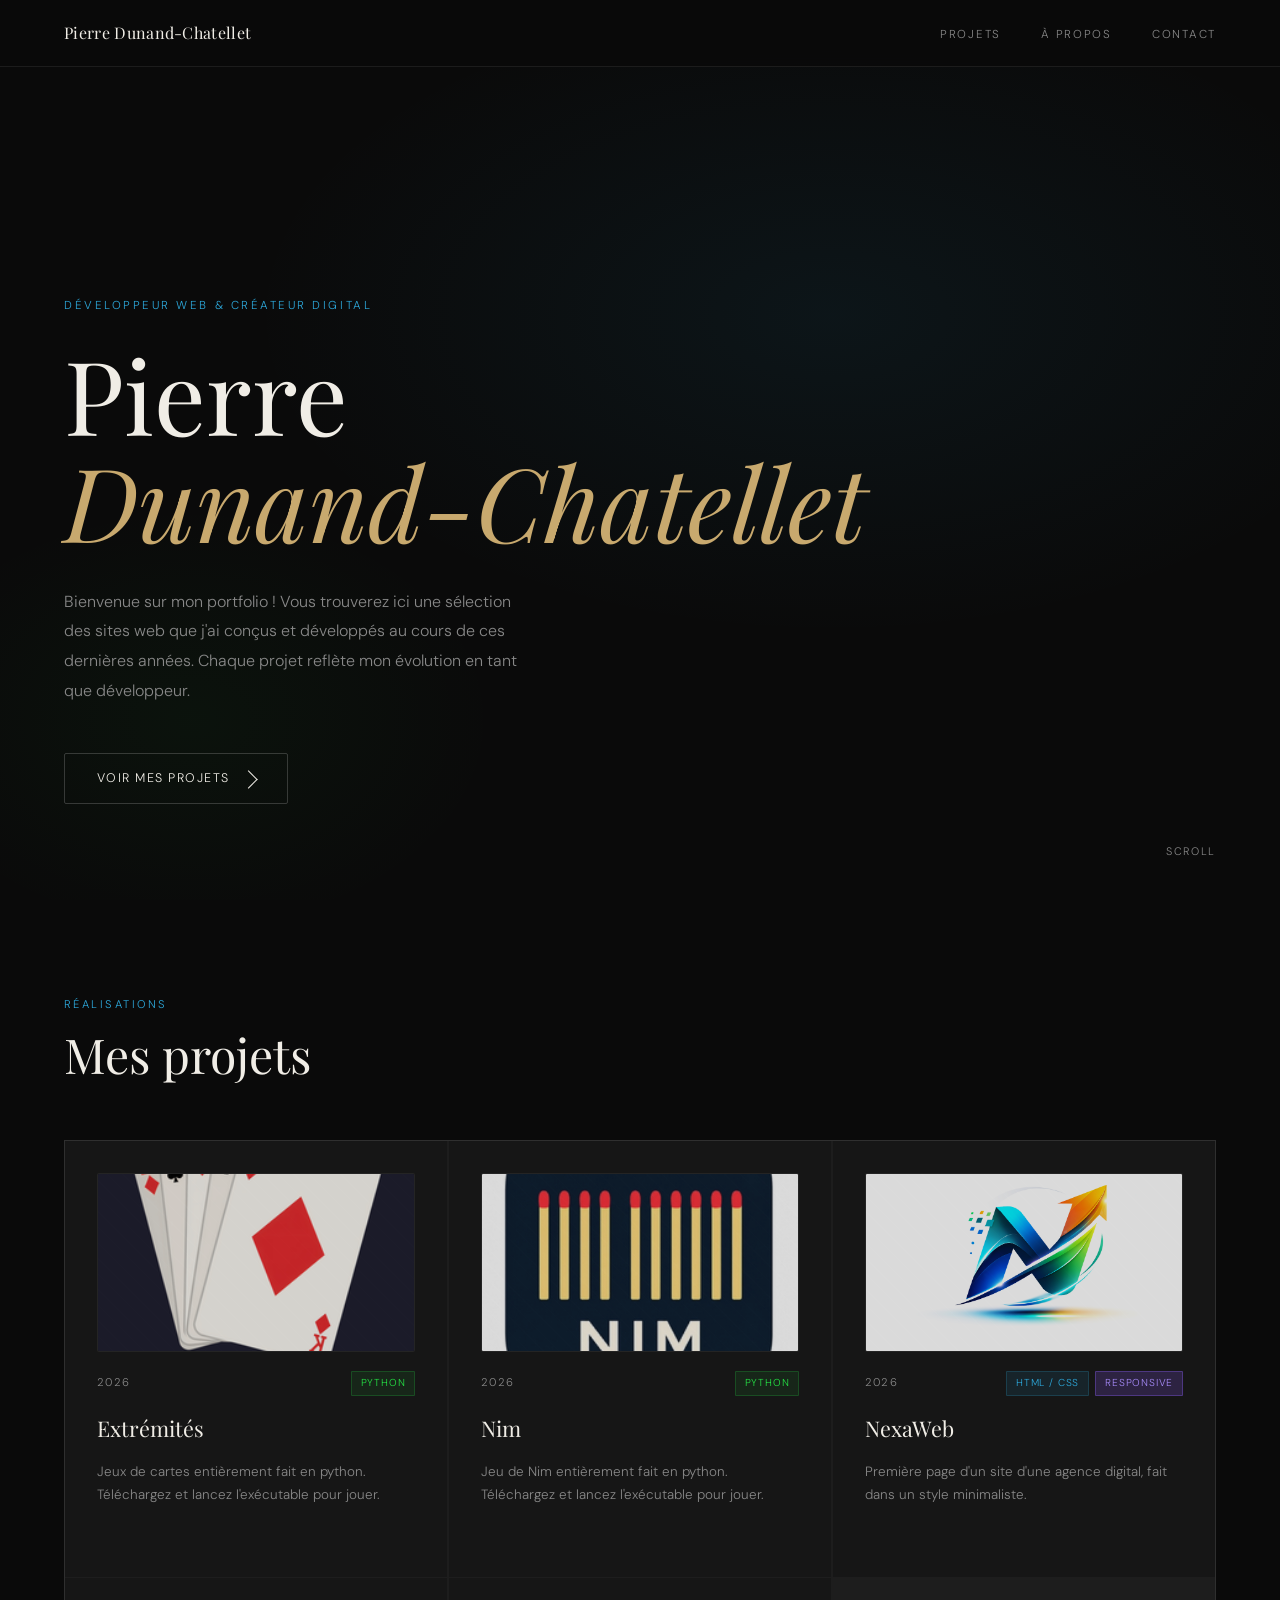
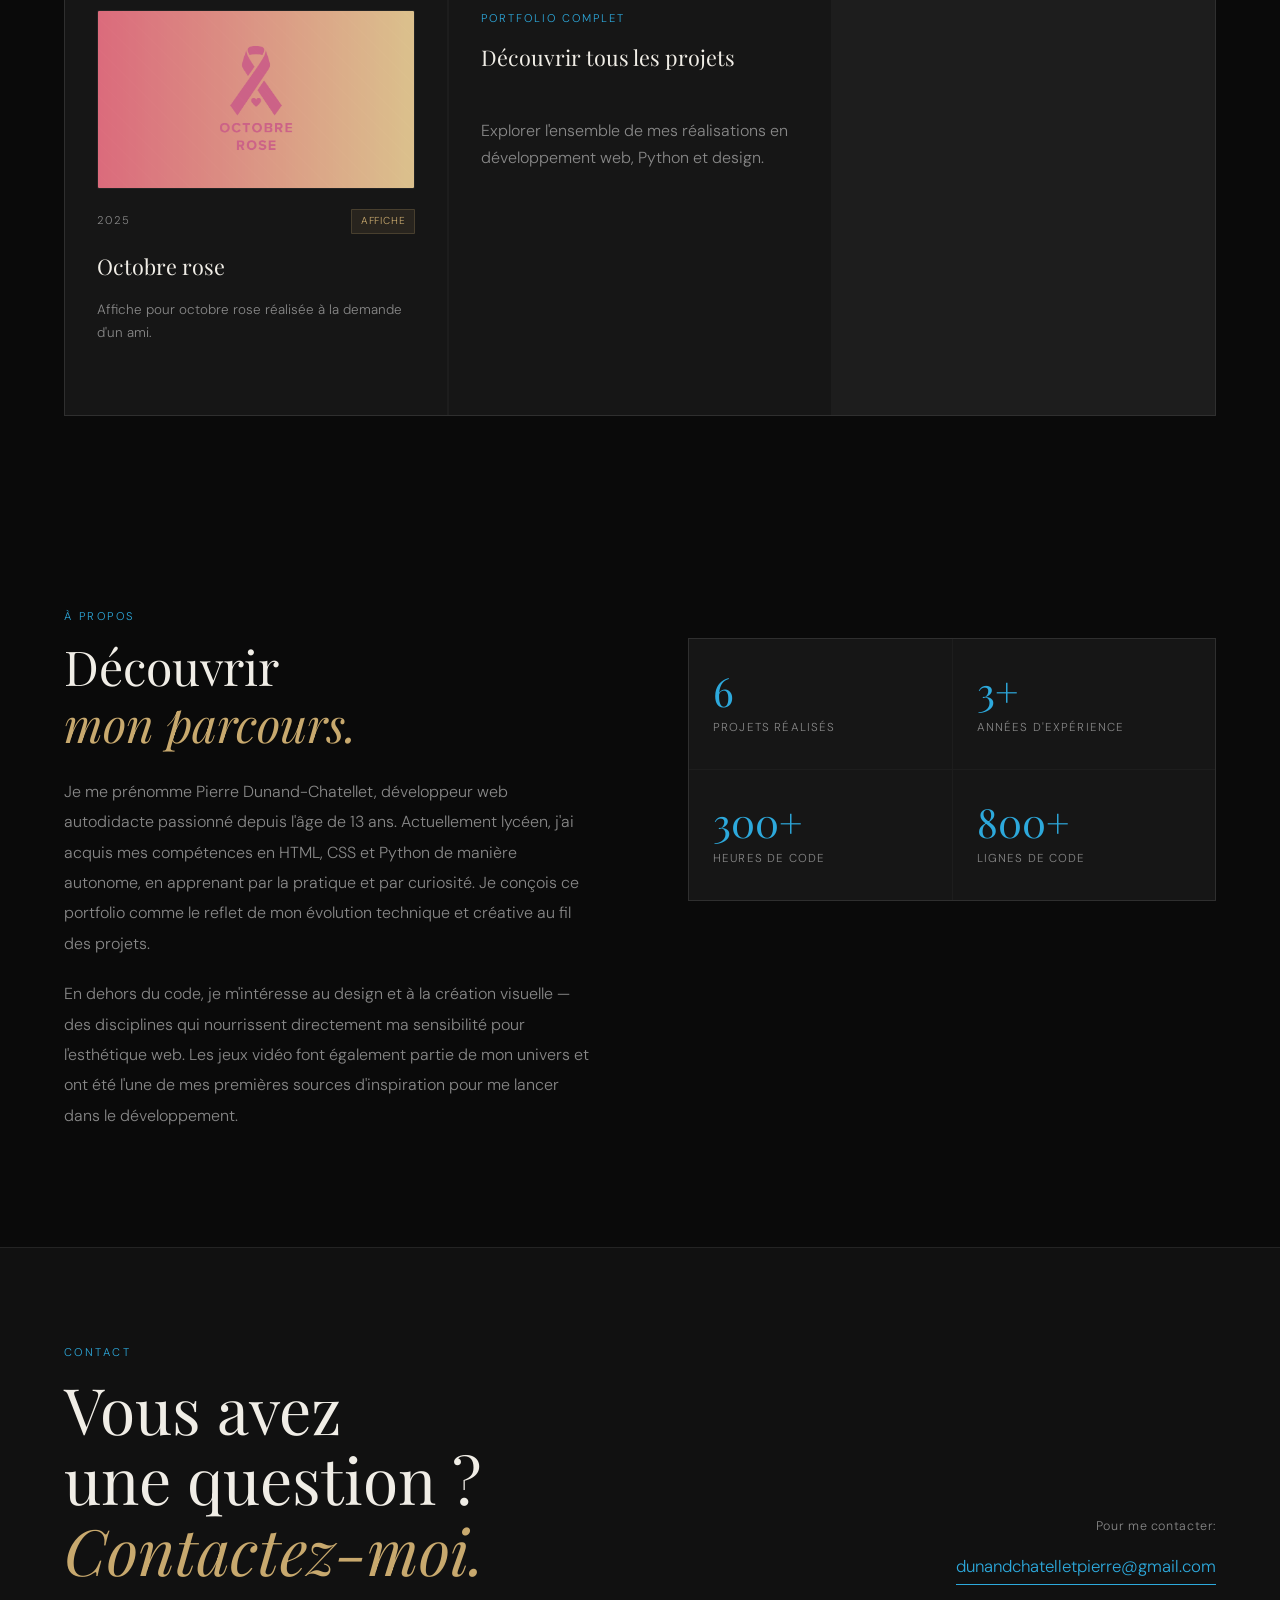
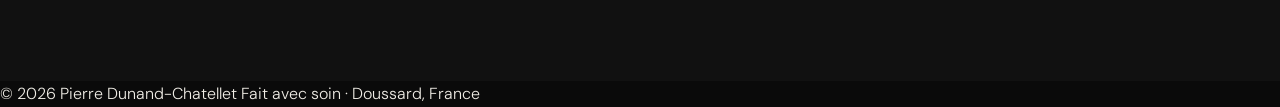
==== commit 0be51820: "Add files via upload" ====
--- a/index.html
+++ b/index.html
@@ -192,8 +192,7 @@
       </article>
 
 
-
-      <a href="projets.html" class="proj-more-card">
+      <div class="proj-more-card">
         <span class="proj-more-label">Portfolio complet</span>
 
         <h3 class="proj-name">
@@ -204,12 +203,12 @@
           Explorer l'ensemble de mes réalisations en développement web,
           Python et design.
         </p>
-
-        <div class="proj-link">
+        <a href="projets.html" class="proj-link">
           Voir tous les projets
           <span class="arrow-sm"></span>
-        </div>
-      </a>
+        </a>
+      </div>
+
   </section>
 
   <!-- À PROPOS -->
--- a/index.css
+++ b/index.css
@@ -505,8 +505,6 @@
   transition: transform 0.3s ease;
 }
 
-
-
 /* ============================================
    À PROPOS
 ============================================ */
@@ -609,7 +607,7 @@
 /* ============================================
    FOOTER
 ============================================ */
-footer {
+box-shadow {
   padding: 2rem 4rem;
   border-top: 0.5px solid var(--border);
   display: flex;
@@ -633,7 +631,7 @@
 }
 
 /* ============================================
-   RESPONSIVE
+   RESPONSIVE GLOBAL
 ============================================ */
 @media (max-width: 900px) {
   .about-inner {
@@ -692,7 +690,7 @@
 }
 
 /* ============================================
-   CATÉGORIES PROJETS
+   CATÉGORIES PROJETS & PAGE DÉDIÉE
 ============================================ */
 
 .project-category {
@@ -713,6 +711,10 @@
   padding-top: 10rem;
 }
 
+.projects-container {
+  padding: 0 4rem;
+}
+
 .back-link {
   display: inline-flex;
   align-items: center;
@@ -723,4 +725,15 @@
   letter-spacing: 0.1em;
   text-transform: uppercase;
   font-size: 0.75rem;
+}
+
+/* Media queries spécifiques à la page projets.html */
+@media (max-width: 768px) {
+  .projects-page {
+    padding-top: 6rem;
+  }
+
+  .projects-container {
+    padding: 0 1.5rem;
+  }
 }
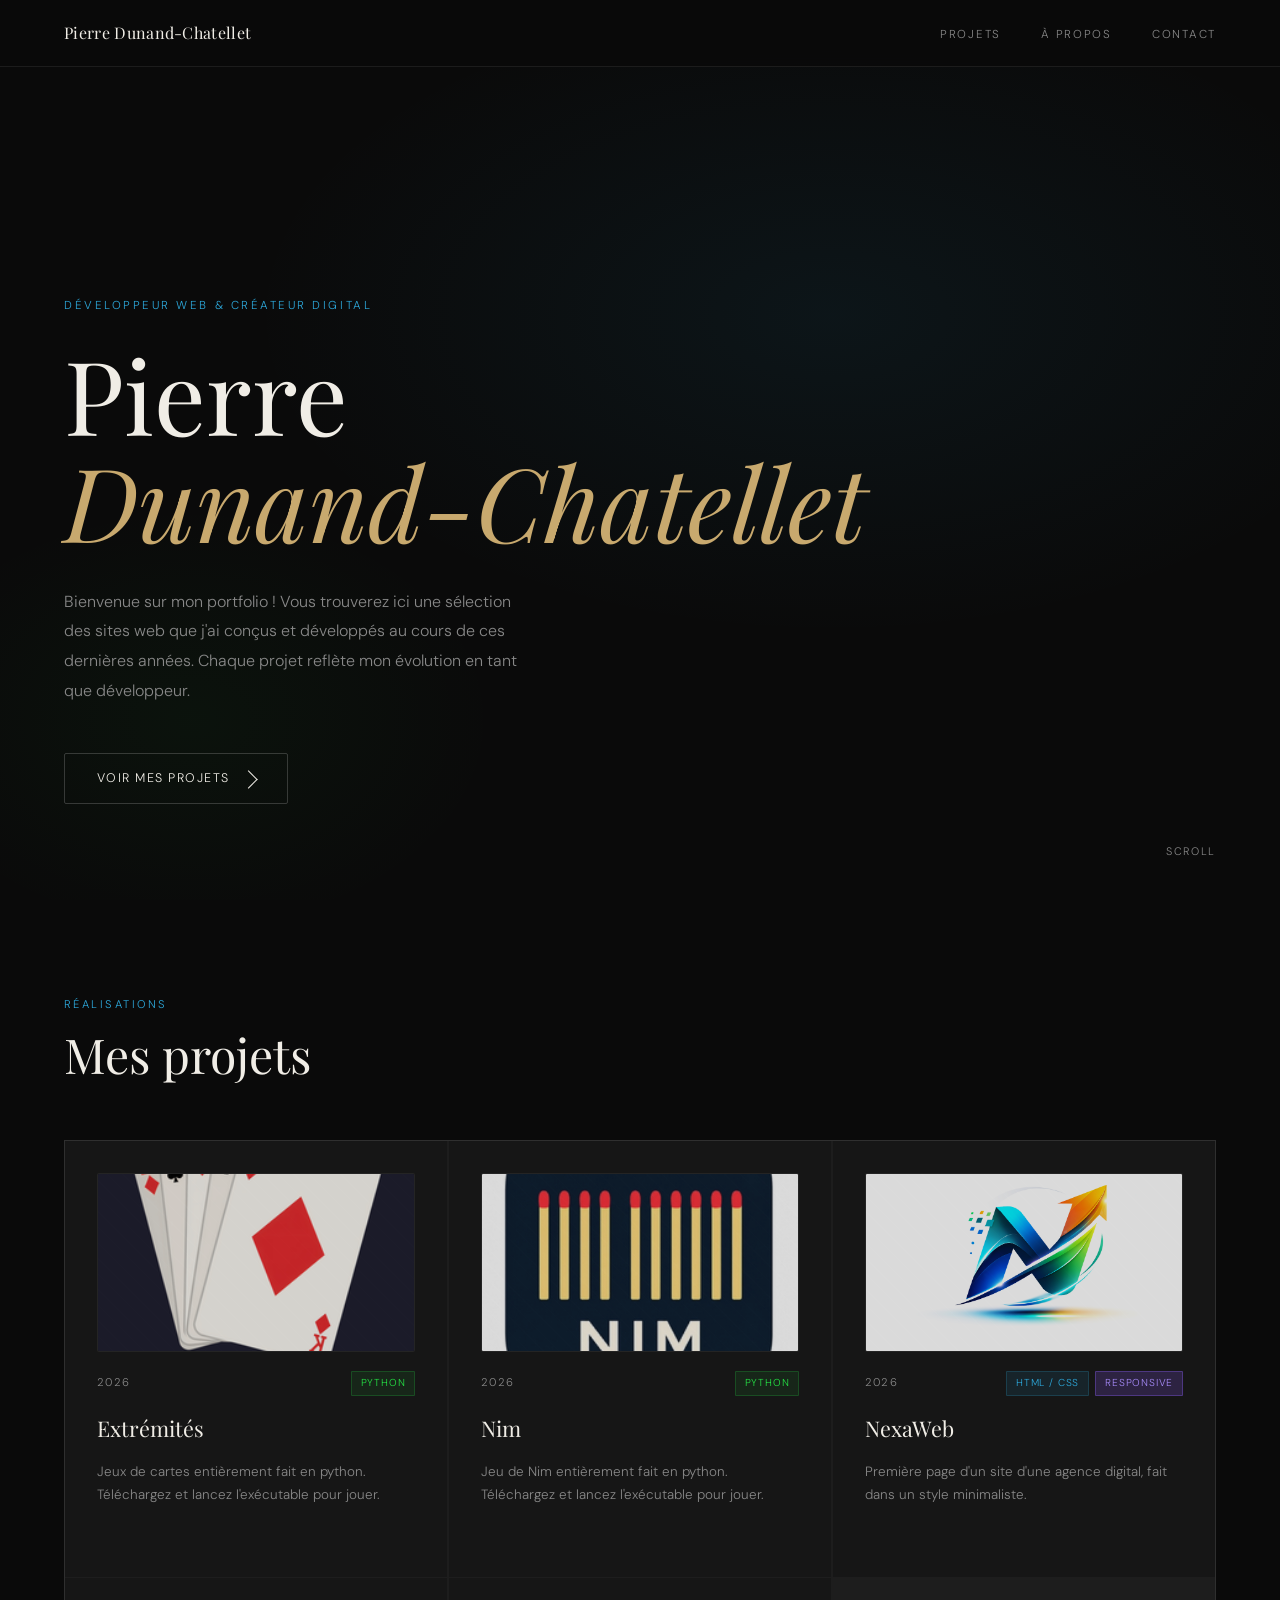
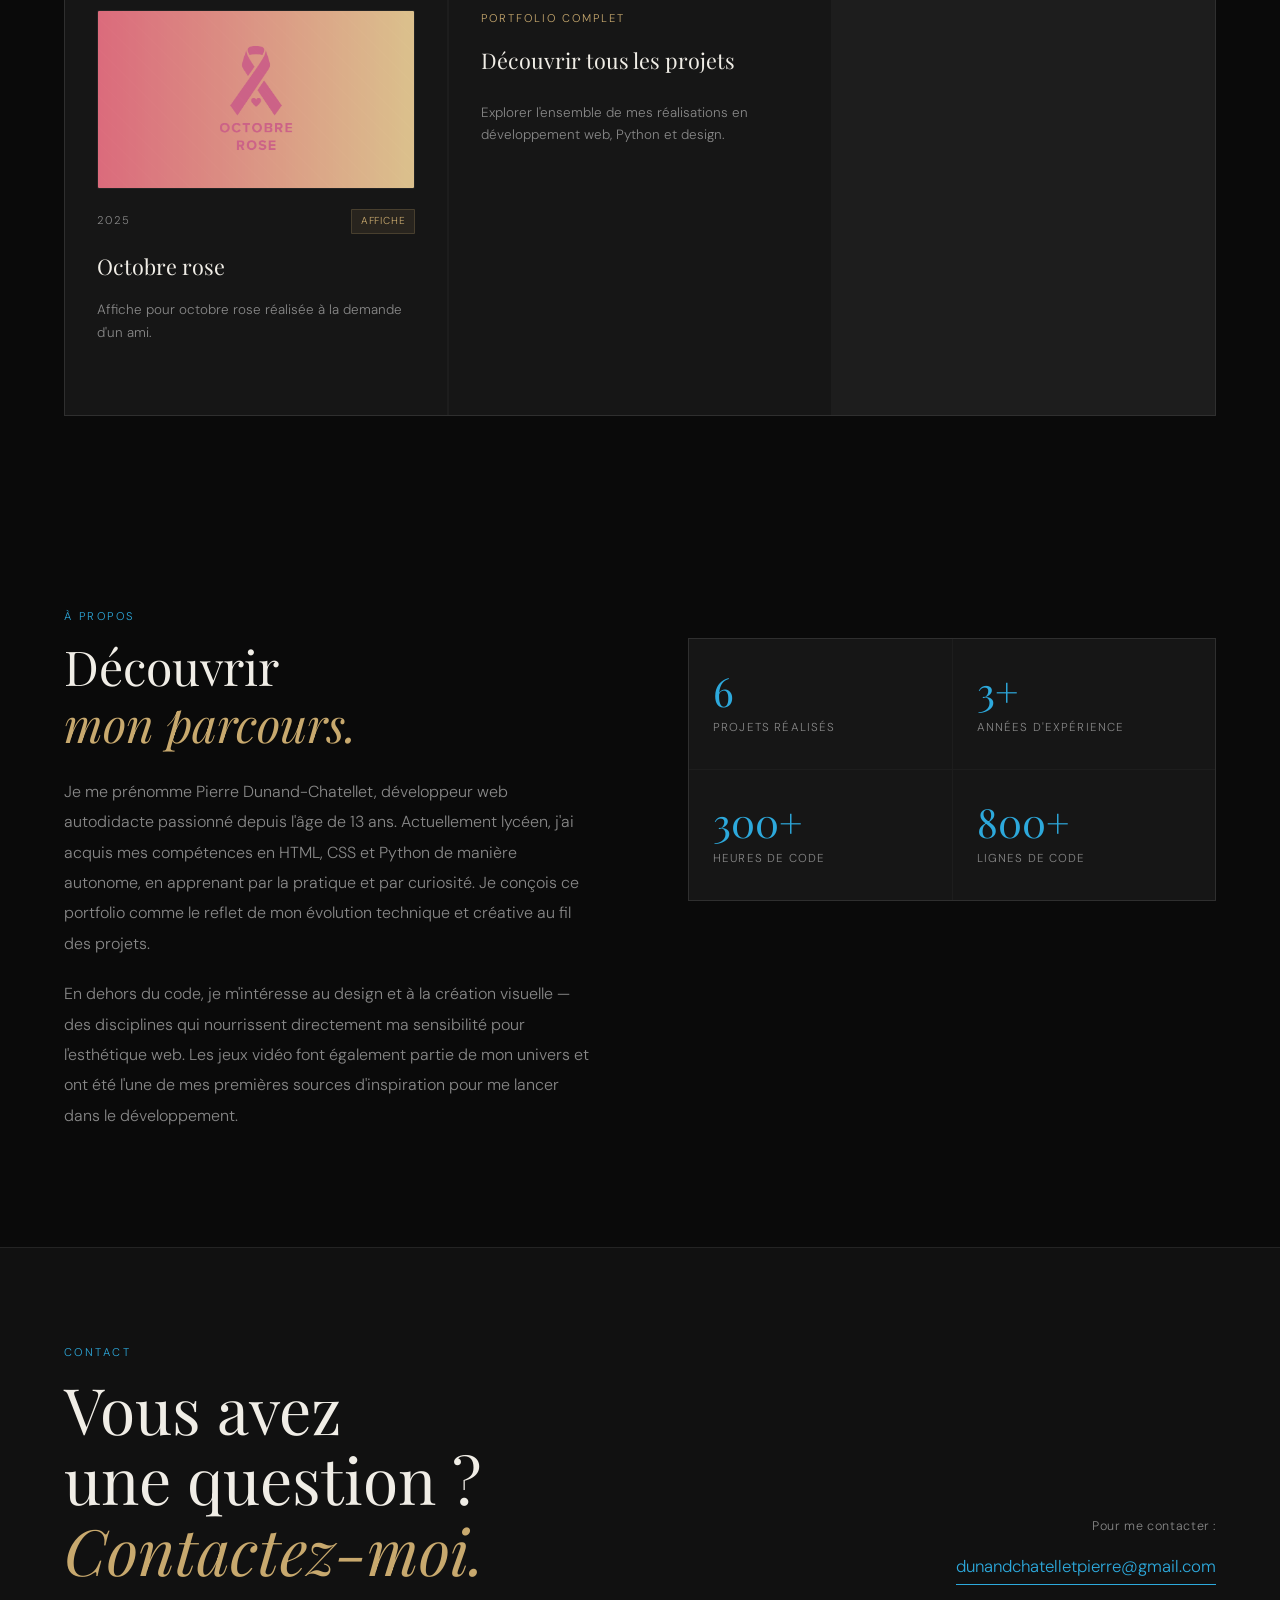
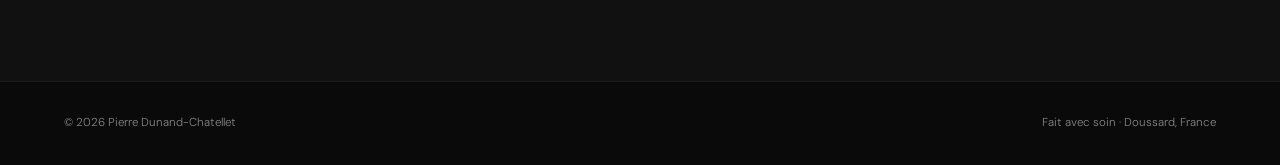
==== commit 9564ec48: "Add files via upload" ====
--- a/index.html
+++ b/index.html
@@ -5,7 +5,6 @@
   <meta charset="UTF-8" />
   <meta name="viewport" content="width=device-width, initial-scale=1.0" />
 
-  <!-- ===== SEO DE BASE ===== -->
   <title>Pierre Dunand-Chatellet — Développeur Web & Créateur Digital</title>
   <meta name="description"
     content="Portfolio de Pierre Dunand-Chatellet, développeur web autodidacte passionné depuis l'âge de 13 ans. Projets en HTML, CSS, design et création visuelle." />
@@ -14,10 +13,8 @@
   <meta name="author" content="Pierre Dunand-Chatellet" />
   <meta name="robots" content="index, follow" />
 
-  <!-- ===== URL CANONIQUE ===== -->
   <link rel="canonical" href="https://bysowi.github.io/Portfolio/" />
 
-  <!-- ===== OPEN GRAPH (réseaux sociaux / LinkedIn / WhatsApp) ===== -->
   <meta property="og:type" content="website" />
   <meta property="og:url" content="https://bysowi.github.io/Portfolio/" />
   <meta property="og:title" content="Pierre Dunand-Chatellet — Développeur Web & Créateur Digital" />
@@ -27,7 +24,6 @@
   <meta property="og:locale" content="fr_FR" />
   <meta property="og:site_name" content="Portfolio — Pierre Dunand-Chatellet" />
 
-  <!-- ===== TWITTER CARD ===== -->
   <meta name="twitter:card" content="summary_large_image" />
   <meta name="twitter:url" content="https://bysowi.github.io/Portfolio/" />
   <meta name="twitter:title" content="Pierre Dunand-Chatellet — Développeur Web & Créateur Digital" />
@@ -35,20 +31,16 @@
     content="Portfolio de Pierre Dunand-Chatellet, développeur web autodidacte. Découvrez mes projets en HTML, CSS et design créatif." />
   <meta name="twitter:image" content="https://bysowi.github.io/Portfolio/image/result_Logo.png" />
 
-  <!-- ===== FAVICON ===== -->
   <link rel="icon" type="image/png" href="image/result_Logo.png" />
 
-  <!-- ===== FONTS ===== -->
   <link
     href="https://fonts.googleapis.com/css2?family=Playfair+Display:ital,wght@0,400;0,700;1,400&family=DM+Sans:wght@300;400;500&display=swap"
     rel="stylesheet" />
 
-  <!-- ===== STYLES ===== -->
   <link rel="stylesheet" href="index.css" />
 </head>
 
 <body>
-  <!-- NAV -->
   <nav>
     <a class="nav-logo" href="#">Pierre Dunand-Chatellet</a>
     <ul class="nav-links">
@@ -58,7 +50,6 @@
     </ul>
   </nav>
 
-  <!-- HERO -->
   <section class="hero" id="home">
     <p class="hero-eyebrow">Développeur web &amp; Créateur digital</p>
     <h1 class="hero-title">
@@ -79,32 +70,15 @@
     </div>
   </section>
 
-  <!-- ============================================
-       PROJETS
-       ─────────────────────────────────────────
-       Pour ajouter un site, copie le bloc
-       <article class="proj-card">…</article>
-       ci-dessous et modifie :
-         • src="..."       → chemin de ta capture d'écran
-         • proj-year       → l'année
-         • les <span class="tag"> → tes technologies
-         • proj-name       → nom du site
-         • proj-desc       → description courte
-         • href="..."      → URL du site en ligne
-       ─────────────────────────────────────────
-  ============================================ -->
   <section id="projects">
     <p class="s-label">Réalisations</p>
     <h2 class="s-title">Mes projets</h2>
     <div class="proj-grid">
 
-
-
-      <article class="proj-card">
-        <div class="proj-thumb">
-          <div class="proj-thumb-ph">
-            <!-- Remplace par une image/capture si tu en as une -->
-            <img src="Extrémités/extremite.ico" />
+      <article class="proj-card">
+        <div class="proj-thumb">
+          <div class="proj-thumb-ph">
+            <img src="Extrémités/extremite.ico" alt="Icône du jeu de cartes Extrémités" />
           </div>
         </div>
         <div class="proj-meta">
@@ -122,12 +96,10 @@
         </a>
       </article>
 
-
-      <article class="proj-card">
-        <div class="proj-thumb">
-          <div class="proj-thumb-ph">
-            <!-- Remplace par une image/capture si tu en as une -->
-            <img src="Nim/JDN.jpg" />
+      <article class="proj-card">
+        <div class="proj-thumb">
+          <div class="proj-thumb-ph">
+            <img src="Nim/JDN.jpg" alt="Aperçu du Jeu de Nim" />
           </div>
         </div>
         <div class="proj-meta">
@@ -145,11 +117,10 @@
         </a>
       </article>
 
-
-      <article class="proj-card">
-        <div class="proj-thumb">
-          <div class="proj-thumb-ph">
-            <img src="NexaWeb/NexaWeb/NexaWeb Logo.png" />
+      <article class="proj-card">
+        <div class="proj-thumb">
+          <div class="proj-thumb-ph">
+            <img src="NexaWeb/NexaWeb/NexaWeb Logo.png" alt="Logo NexaWeb" />
           </div>
         </div>
         <div class="proj-meta">
@@ -161,19 +132,17 @@
         </div>
         <h3 class="proj-name">NexaWeb</h3>
         <p class="proj-desc">
-          Première page d'un site d'une agence digital, fait dans un style
-          minimaliste.
+          Première page d'un site d'une agence digital, fait dans un style minimaliste.
         </p>
         <a class="proj-link" href="NexaWeb/NexaWeb.html" target="_blank">
           Voir le projet <span class="arrow-sm"></span>
         </a>
       </article>
 
-
-      <article class="proj-card">
-        <div class="proj-thumb">
-          <div class="proj-thumb-ph">
-            <img src="Affiche/Octobre rose/Octobre rose.png" />
+      <article class="proj-card">
+        <div class="proj-thumb">
+          <div class="proj-thumb-ph">
+            <img src="Affiche/Octobre rose/Octobre rose.png" alt="Affiche Octobre Rose" />
           </div>
         </div>
         <div class="proj-meta">
@@ -191,27 +160,20 @@
         </a>
       </article>
 
-
       <div class="proj-more-card">
         <span class="proj-more-label">Portfolio complet</span>
-
-        <h3 class="proj-name">
-          Découvrir tous les projets
-        </h3>
-
-        <p class="proj-desc">
-          Explorer l'ensemble de mes réalisations en développement web,
-          Python et design.
+        <h3 class="proj-name">Découvrir tous les projets</h3>
+        <p class="proj-desc">
+          Explorer l'ensemble de mes réalisations en développement web, Python et design.
         </p>
         <a href="projets.html" class="proj-link">
-          Voir tous les projets
-          <span class="arrow-sm"></span>
-        </a>
-      </div>
-
-  </section>
-
-  <!-- À PROPOS -->
+          Voir tous les projets <span class="arrow-sm"></span>
+        </a>
+      </div>
+
+    </div>
+  </section>
+
   <section id="about">
     <p class="s-label">À propos</p>
     <div class="about-inner">
@@ -238,7 +200,6 @@
       </div>
 
       <div class="stats">
-        <!-- Mets à jour le chiffre manuellement quand tu ajoutes un projet -->
         <div class="stat">
           <div class="stat-n">6</div>
           <div class="stat-l">Projets réalisés</div>
@@ -259,7 +220,6 @@
     </div>
   </section>
 
-  <!-- CONTACT -->
   <section class="contact-sec" id="contact">
     <div class="contact-inner">
       <div>
@@ -269,13 +229,12 @@
         </h2>
       </div>
       <div class="contact-right">
-        <p class="contact-availability">Pour me contacter:</p>
+        <p class="contact-availability">Pour me contacter :</p>
         <a class="contact-email" href="mailto:dunandchatelletpierre@gmail.com">dunandchatelletpierre@gmail.com</a>
       </div>
     </div>
   </section>
 
-  <!-- FOOTER -->
   <footer>
     <span>© 2026 Pierre Dunand-Chatellet</span>
     <span>Fait avec soin · Doussard, France</span>
--- a/index.css
+++ b/index.css
@@ -1,6 +1,6 @@
-/* ============================================
-   VARIABLES & RESET
-============================================ */
+/* ==========================================================================
+   1. VARIABLES, RESET & STYLES GLOBAUX (HEAD / BASE)
+   ========================================================================== */
 *,
 *::before,
 *::after {
@@ -32,9 +32,41 @@
   line-height: 1.6;
 }
 
-/* ============================================
-   NAVIGATION
-============================================ */
+/* Composants de section réutilisables */
+section {
+  padding: 6rem 4rem;
+}
+
+.s-label {
+  font-size: 0.7rem;
+  letter-spacing: 0.22em;
+  text-transform: uppercase;
+  color: var(--accent);
+  margin-bottom: 0.75rem;
+}
+
+.s-title {
+  font-family: var(--font-d);
+  font-size: clamp(2rem, 4vw, 3rem);
+  font-weight: 400;
+  line-height: 1.2;
+  margin-bottom: 3.5rem;
+}
+
+.arrow-sm {
+  display: inline-block;
+  width: 10px;
+  height: 10px;
+  border-top: 1px solid currentColor;
+  border-right: 1px solid currentColor;
+  transform: rotate(45deg);
+  margin-bottom: -1px;
+}
+
+
+/* ==========================================================================
+   2. BARRE DE NAVIGATION (NAV)
+   ========================================================================== */
 nav {
   position: fixed;
   top: 0;
@@ -77,9 +109,10 @@
   color: var(--text);
 }
 
-/* ============================================
-   HERO
-============================================ */
+
+/* ==========================================================================
+   3. SECTION D'ACCUEIL (HERO)
+   ========================================================================== */
 .hero {
   min-height: 100vh;
   display: flex;
@@ -195,6 +228,7 @@
   animation: scrollPulse 2s ease-in-out infinite;
 }
 
+/* Animations Hero */
 @keyframes scrollPulse {
 
   0%,
@@ -219,32 +253,10 @@
   }
 }
 
-/* ============================================
-   SECTIONS BASE
-============================================ */
-section {
-  padding: 6rem 4rem;
-}
-
-.s-label {
-  font-size: 0.7rem;
-  letter-spacing: 0.22em;
-  text-transform: uppercase;
-  color: var(--accent);
-  margin-bottom: 0.75rem;
-}
-
-.s-title {
-  font-family: var(--font-d);
-  font-size: clamp(2rem, 4vw, 3rem);
-  font-weight: 400;
-  line-height: 1.2;
-  margin-bottom: 3.5rem;
-}
-
-/* ============================================
-   GRILLE PROJETS
-============================================ */
+
+/* ==========================================================================
+   4. GRILLE DE PROJETS & CARTES (PROJECTS)
+   ========================================================================== */
 .proj-grid {
   display: grid;
   grid-template-columns: repeat(auto-fill, minmax(320px, 1fr));
@@ -253,9 +265,7 @@
   border: 0.5px solid var(--border);
 }
 
-/* -----------------------------------------------
-   CARTE PROJET
------------------------------------------------ */
+/* Carte Projet Standard */
 .proj-card {
   background: var(--card);
   padding: 2rem;
@@ -290,7 +300,7 @@
   transform: scaleY(1);
 }
 
-/* Miniature */
+/* Miniature Image */
 .proj-thumb {
   width: 100%;
   aspect-ratio: 16 / 9;
@@ -330,7 +340,7 @@
       rgba(255, 255, 255, 0.015) 10px, rgba(255, 255, 255, 0.015) 11px);
 }
 
-/* Méta */
+/* Méta-données & Badges (Tags) */
 .proj-meta {
   display: flex;
   align-items: center;
@@ -378,6 +388,7 @@
   border-color: rgba(200, 169, 110, 0.2);
 }
 
+/* Textes de la carte */
 .proj-name {
   font-family: var(--font-d);
   font-size: 1.35rem;
@@ -405,57 +416,36 @@
   transition: opacity 0.25s, transform 0.25s;
 }
 
-.arrow-sm {
-  display: inline-block;
-  width: 10px;
-  height: 10px;
-  border-top: 1px solid currentColor;
-  border-right: 1px solid currentColor;
-  transform: rotate(45deg);
-  margin-bottom: -1px;
-}
-
 .proj-card:hover .proj-link {
   opacity: 1;
   transform: translateY(0);
 }
 
-/* ============================================
-   CARTE VOIR TOUS LES PROJETS
-============================================ */
-
+/* Carte Spécifique "Découvrir tous les projets" */
 .proj-more-card {
   background: var(--card);
   padding: 2rem;
-
   display: flex;
   flex-direction: column;
-  justify-content: center;
-
+  justify-content: flex-start;
+  gap: 1.2rem;
   text-decoration: none;
   color: inherit;
-
   position: relative;
   overflow: hidden;
-
   transition: background 0.25s;
 }
 
 .proj-more-card::before {
   content: "";
-
   position: absolute;
   top: 0;
   left: 0;
-
   width: 3px;
   height: 100%;
-
   background: var(--accent);
-
   transform: scaleY(0);
   transform-origin: bottom;
-
   transition: transform 0.3s ease;
 }
 
@@ -471,43 +461,38 @@
   font-size: 0.7rem;
   letter-spacing: 0.18em;
   text-transform: uppercase;
-  color: var(--accent);
-  margin-bottom: 1rem;
+  color: var(--gold);
 }
 
 .proj-more-card .proj-name {
-  margin-bottom: 1rem;
+  transition: transform 0.3s ease;
 }
 
 .proj-more-card .proj-desc {
-  font-size: medium;
-  margin-top: 30px;
-  margin-bottom: auto;
-}
-
-/* Caché par défaut */
-.proj-more-card .proj-link {
+  font-size: 0.84rem;
+  color: var(--muted);
+  line-height: 1.7;
+  margin-top: 0.5rem;
+  margin-bottom: 1.5rem;
+  /* Crée un espace de sécurité permanent au-dessus du bouton */
+}
+
+.proj-more-card .proj-link1 {
+  margin-top: auto;
   opacity: 0;
   transform: translateY(4px);
-  transition:
-    opacity 0.25s ease,
-    transform 0.25s ease;
-}
-
-/* Apparition au survol */
+  transition: opacity 0.25s ease, transform 0.25s ease;
+}
+
 .proj-more-card:hover .proj-link {
   opacity: 1;
   transform: translateY(0);
 }
 
-/* Animation légère du titre */
-.proj-more-card .proj-name {
-  transition: transform 0.3s ease;
-}
-
-/* ============================================
-   À PROPOS
-============================================ */
+
+/* ==========================================================================
+   5. SECTION À PROPOS & STATISTIQUES (ABOUT)
+   ========================================================================== */
 .about-inner {
   display: grid;
   grid-template-columns: 1fr 1fr;
@@ -522,6 +507,17 @@
   margin-bottom: 1.25rem;
 }
 
+.about-photo {
+  width: 220px;
+  height: 280px;
+  object-fit: cover;
+  border-radius: 16px;
+  display: block;
+  margin: 0 auto 2rem auto;
+  box-shadow: 0 8px 24px rgba(0, 0, 0, 0.15);
+}
+
+/* Bloc des Statistiques */
 .stats {
   display: grid;
   grid-template-columns: 1fr 1fr;
@@ -552,9 +548,10 @@
   color: var(--muted);
 }
 
-/* ============================================
-   CONTACT
-============================================ */
+
+/* ==========================================================================
+   6. SECTION CONTACT
+   ========================================================================== */
 .contact-sec {
   background: var(--surface);
   border-top: 0.5px solid var(--border);
@@ -604,10 +601,11 @@
   opacity: 0.7;
 }
 
-/* ============================================
-   FOOTER
-============================================ */
-box-shadow {
+
+/* ==========================================================================
+   7. PIED DE PAGE (FOOTER)
+   ========================================================================== */
+footer {
   padding: 2rem 4rem;
   border-top: 0.5px solid var(--border);
   display: flex;
@@ -617,81 +615,17 @@
   color: var(--muted);
 }
 
-/* ============================================
-   PHOTO
-============================================ */
-.about-photo {
-  width: 220px;
-  height: 280px;
-  object-fit: cover;
-  border-radius: 16px;
-  display: block;
-  margin: 0 auto 2rem auto;
-  box-shadow: 0 8px 24px rgba(0, 0, 0, 0.15);
-}
-
-/* ============================================
-   RESPONSIVE GLOBAL
-============================================ */
-@media (max-width: 900px) {
-  .about-inner {
-    grid-template-columns: 1fr;
-    gap: 3rem;
-  }
-}
-
-@media (max-width: 768px) {
-  nav {
-    padding: 1rem 1.5rem;
-  }
-
-  .nav-links {
-    display: none;
-  }
-
-  .hero,
-  section {
-    padding-left: 1.5rem;
-    padding-right: 1.5rem;
-  }
-
-  .hero {
-    padding-bottom: 4rem;
-  }
-
-  .scroll-ind {
-    display: none;
-  }
-
-  .contact-inner {
-    flex-direction: column;
-    align-items: flex-start;
-  }
-
-  .contact-right {
-    text-align: left;
-  }
-
-  footer {
-    flex-direction: column;
-    gap: 0.75rem;
-    text-align: center;
-  }
-}
-
-@media (max-width: 480px) {
-  .hero-title {
-    font-size: 3rem;
-  }
-
-  .proj-grid {
-    grid-template-columns: 1fr;
-  }
-}
-
-/* ============================================
-   CATÉGORIES PROJETS & PAGE DÉDIÉE
-============================================ */
+
+/* ==========================================================================
+   8. STYLE DE LA PAGE SECONDAIRE (PROJETS.HTML)
+   ========================================================================== */
+.projects-page {
+  padding-top: 10rem;
+}
+
+.projects-container {
+  padding: 0 4rem;
+}
 
 .project-category {
   margin-bottom: 5rem;
@@ -707,14 +641,6 @@
   padding-bottom: 1rem;
 }
 
-.projects-page {
-  padding-top: 10rem;
-}
-
-.projects-container {
-  padding: 0 4rem;
-}
-
 .back-link {
   display: inline-flex;
   align-items: center;
@@ -727,8 +653,72 @@
   font-size: 0.75rem;
 }
 
-/* Media queries spécifiques à la page projets.html */
+
+/* ==========================================================================
+   9. OPTIMISATION RESPONSIVE (MEDIA QUERIES)
+   ========================================================================== */
+
+/* Écrans Moyens (Tablettes paysage / Petits ordinateurs) */
+@media (max-width: 900px) {
+  .about-inner {
+    grid-template-columns: 1fr;
+    gap: 3rem;
+  }
+}
+
+/* Écrans Mobiles et Tablettes verticales (Ajustements généraux & visibilité boutons) */
 @media (max-width: 768px) {
+  nav {
+    padding: 1rem 1.5rem;
+  }
+
+  .nav-links {
+    display: none;
+  }
+
+  .hero,
+  section {
+    padding-left: 1.5rem;
+    padding-right: 1.5rem;
+  }
+
+  .hero {
+    padding-bottom: 4rem;
+  }
+
+  .scroll-ind {
+    display: none;
+  }
+
+  /* Force la visibilité permanente et ajuste l'espace des boutons sur mobile */
+  .proj-link {
+    opacity: 1 !important;
+    transform: translateY(0) !important;
+    margin-top: 1.5rem !important;
+  }
+
+  .proj-more-card .proj-link {
+    opacity: 1 !important;
+    transform: translateY(0) !important;
+    margin-top: 1.5rem !important;
+  }
+
+  .contact-inner {
+    flex-direction: column;
+    align-items: flex-start;
+  }
+
+  .contact-right {
+    text-align: left;
+  }
+
+  footer {
+    flex-direction: column;
+    gap: 0.75rem;
+    text-align: center;
+  }
+
+  /* Ajustements spécifiques pour projets.html sur mobile */
   .projects-page {
     padding-top: 6rem;
   }
@@ -736,4 +726,15 @@
   .projects-container {
     padding: 0 1.5rem;
   }
+}
+
+/* Très petits écrans (Smartphones en mode portrait) */
+@media (max-width: 480px) {
+  .hero-title {
+    font-size: 3rem;
+  }
+
+  .proj-grid {
+    grid-template-columns: 1fr;
+  }
 }
